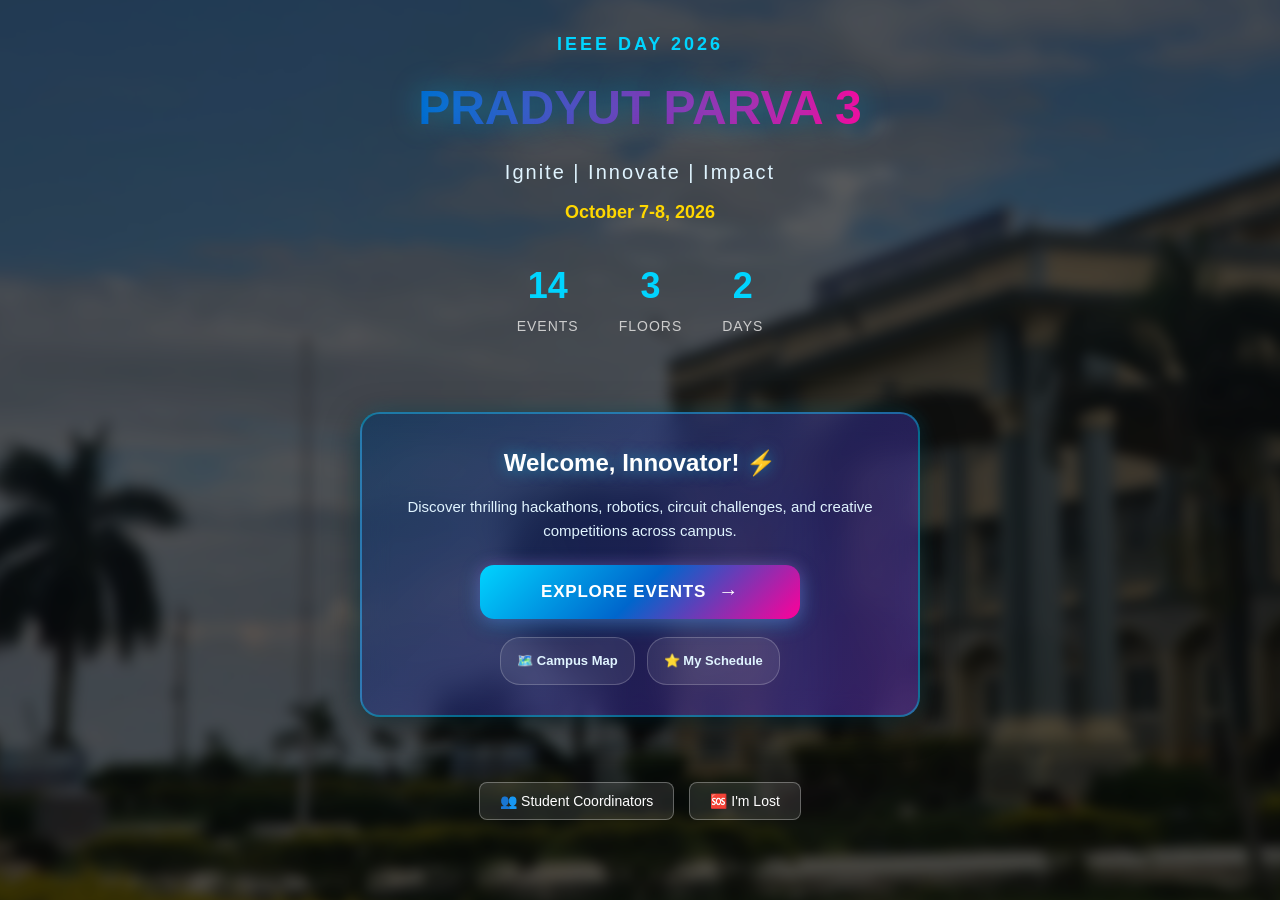
==== index.html @ 6687c296 "Initial commit: Sairam Navigation project" ====
<!DOCTYPE html>
<html lang="en">
<head>
    <meta charset="UTF-8">
    <meta name="viewport" content="width=device-width, initial-scale=1.0, maximum-scale=5.0, user-scalable=yes">
    <meta name="description" content="IEEE Day 2026 - Pradyut Parva 3 Event Navigation">
    <meta name="theme-color" content="#0A1628">
    <title>IEEE Day 2026 - Pradyut Parva 3 | Event Navigation</title>
    <link rel="stylesheet" href="styles.css?v=21">
    <link rel="manifest" href="manifest.json">
</head>
<body>
    <!-- Screen 1: Welcome / Greeting Screen -->
    <div id="welcomeScreen" class="screen active">
        <div class="hero-section">
            <div class="logo-container">
                <div class="ieee-logo">IEEE DAY 2026</div>
            </div>
            <h1 class="hero-title">
                <span class="gradient-text">PRADYUT PARVA 3</span>
            </h1>
            <p class="tagline">Ignite | Innovate | Impact</p>
            <p class="event-date">October 7-8, 2026</p>
            <div class="event-stats">
                <div class="stat-item">
                    <span class="stat-number">14</span>
                    <span class="stat-label">Events</span>
                </div>
                <div class="stat-item">
                    <span class="stat-number">3</span>
                    <span class="stat-label">Floors</span>
                </div>
                <div class="stat-item">
                    <span class="stat-number">2</span>
                    <span class="stat-label">Days</span>
                </div>
            </div>
        </div>

        <div class="greeting-cta-card">
            <div class="cta-glow"></div>
            <h2 class="greeting-heading">Welcome, Innovator! ⚡</h2>
            <p class="greeting-text">Discover thrilling hackathons, robotics, circuit challenges, and creative competitions across campus.</p>
            <button class="btn-primary btn-explore" onclick="exploreEvents()">
                <span>Explore Events</span>
                <span class="btn-icon">→</span>
            </button>
            <div class="greeting-shortcuts">
                <button class="chip-shortcut" onclick="showFullMap()">🗺️ Campus Map</button>
                <button class="chip-shortcut" onclick="showMySchedule()">⭐ My Schedule</button>
            </div>
        </div>

        <div class="quick-links">
            <button class="quick-link-btn" onclick="showHelp()">👥 Student Coordinators</button>
            <button class="quick-link-btn" onclick="showLostHelper()">🆘 I'm Lost</button>
        </div>
    </div>

    <!-- Screen 2: Category Selection ("Choose Your Event Type") -->
    <div id="categoryScreen" class="screen">
        <div class="header-bar">
            <button class="back-btn" onclick="goBack()" aria-label="Back">←</button>
            <div class="header-center-title">Event Explorer</div>
            <button class="home-btn" onclick="showScreen('welcomeScreen')" aria-label="Home">🏠</button>
        </div>

        <div class="container category-container">
            <div class="category-header-text">
                <h2 class="page-title gradient-heading">What would you like to explore?</h2>
                <p class="section-subtitle">Pick an event track to view schedules, venues, and get turn-by-turn directions</p>
            </div>

            <div class="category-cards-grid">
                <!-- Technical Category Card -->
                <div class="category-card tech-card" onclick="selectCategory('technical')">
                    <div class="category-badge-pill" id="techCountBadge">8 Events</div>
                    <div class="category-icon-wrapper">
                        <span class="category-large-icon">💻</span>
                    </div>
                    <div class="category-card-content">
                        <h3 class="category-card-title">Technical Events</h3>
                        <p class="category-card-subtext">Coding, circuits, robotics, and more</p>
                        <div class="category-tags">
                            <span>Hackathon</span>
                            <span>Robo Race</span>
                            <span>Webathon</span>
                            <span>Debugging</span>
                        </div>
                    </div>
                    <div class="category-card-action">
                        <span class="action-label">Explore Track</span>
                        <span class="action-arrow">→</span>
                    </div>
                </div>

                <!-- Non-Technical Category Card -->
                <div class="category-card nontech-card" onclick="selectCategory('non-technical')">
                    <div class="category-badge-pill" id="nontechCountBadge">6 Events</div>
                    <div class="category-icon-wrapper">
                        <span class="category-large-icon">🎭</span>
                    </div>
                    <div class="category-card-content">
                        <h3 class="category-card-title">Non-Technical Events</h3>
                        <p class="category-card-subtext">Fun, creativity, and teamwork</p>
                        <div class="category-tags">
                            <span>Treasure Hunt</span>
                            <span>Prompt War</span>
                            <span>Gaming</span>
                            <span>Photography</span>
                        </div>
                    </div>
                    <div class="category-card-action">
                        <span class="action-label">Explore Track</span>
                        <span class="action-arrow">→</span>
                    </div>
                </div>
            </div>
        </div>
    </div>

    <!-- Screen 3: Event List View -->
    <div id="eventListScreen" class="screen">
        <div class="header-bar">
            <button class="back-btn" onclick="goBack()" aria-label="Back">←</button>
            <div class="active-category-pill" onclick="showScreen('categoryScreen')">
                <span id="categoryPillIcon">💻</span>
                <span id="categoryPillText">Technical</span>
                <span class="pill-change">Switch</span>
            </div>
            <button class="home-btn" onclick="showScreen('welcomeScreen')" aria-label="Home">🏠</button>
        </div>

        <div class="container">
            <div class="location-banner-bar">
                <span id="currentLocationText">📍 Location: Not set yet</span>
                <button class="change-location-btn" onclick="changeLocation()">Change</button>
            </div>

            <div class="search-filter-bar">
                <div class="search-input-wrapper">
                    <span class="search-icon">🔍</span>
                    <input type="text" id="eventSearch" placeholder="Search events by title, room, or dept..." oninput="filterEvents()">
                </div>
                <div class="filter-chips">
                    <button class="filter-chip active" data-filter="all" onclick="setFilter('all')">All</button>
                    <button class="filter-chip" data-filter="day1" onclick="setFilter('day1')">Day 1 (Oct 7)</button>
                    <button class="filter-chip" data-filter="day2" onclick="setFilter('day2')">Day 2 (Oct 8)</button>
                </div>
            </div>

            <!-- List of events -->
            <div id="categoryEventsList" class="events-container"></div>
        </div>
    </div>

    <!-- Screen 4: Event Details View -->
    <div id="eventDetailScreen" class="screen">
        <div class="header-bar">
            <button class="back-btn" onclick="goBack()" aria-label="Back">←</button>
            <div class="header-center-title">Event Details</div>
            <button class="home-btn" onclick="showScreen('welcomeScreen')" aria-label="Home">🏠</button>
        </div>

        <div class="container">
            <div id="eventDetailCard" class="event-detail-card">
                <!-- Rendered dynamically by app.js -->
            </div>
        </div>
    </div>

    <!-- Screen 5: "Where are you right now?" Location Selection Screen -->
    <div id="locationScreen" class="screen">
        <div class="header-bar">
            <button class="back-btn" onclick="goBack()" aria-label="Back">←</button>
            <div class="header-center-title">Select Location</div>
            <button class="home-btn" onclick="showScreen('welcomeScreen')" aria-label="Home">🏠</button>
        </div>

        <div class="container location-selection-container">
            <div class="location-header-text">
                <h2 class="page-title gradient-heading">Where are you right now?</h2>
                <p class="section-subtitle">
                    Select your current location so we can find the fastest route to 
                    <strong id="locationTargetEventName" class="highlight-text">your event</strong>
                </p>
            </div>

            <div class="entrance-grid">
                <button class="entrance-card" onclick="selectLocation('entrance1')">
                    <div class="entrance-icon">🚪</div>
                    <div class="entrance-info">
                        <h3>Main Entrance 1</h3>
                        <p>Front gate - Primary entrance</p>
                    </div>
                    <div class="entrance-arrow">→</div>
                </button>
                
                <button class="entrance-card" onclick="selectLocation('entrance3')">
                    <div class="entrance-icon">🚪</div>
                    <div class="entrance-info">
                        <h3>Left Side Entrance</h3>
                        <p>Entrance 3 - Physics Lab</p>
                    </div>
                    <div class="entrance-arrow">→</div>
                </button>

                <button class="entrance-card" onclick="selectLocation('entrance2')">
                    <div class="entrance-icon">🚪</div>
                    <div class="entrance-info">
                        <h3>Right Side Entrance</h3>
                        <p>Entrance 2 - Near Cafe</p>
                    </div>
                    <div class="entrance-arrow">→</div>
                </button>
                
                <button class="entrance-card" onclick="selectLocation('inside')">
                    <div class="entrance-icon">🏢</div>
                    <div class="entrance-info">
                        <h3>Already Inside</h3>
                        <p>Central Elevator / Foyer</p>
                    </div>
                    <div class="entrance-arrow">→</div>
                </button>
            </div>
        </div>
    </div>

    <!-- Screen 6: Navigation & Shortest Route Screen -->
    <div id="navigationScreen" class="screen">
        <div class="header-bar">
            <button class="back-btn" onclick="goBack()" aria-label="Back">←</button>
            <div class="event-header">
                <h2 id="navEventTitle">Event Name</h2>
                <p id="navEventLocation">Ground Floor • Seminar Hall 124</p>
            </div>
            <button class="home-btn" onclick="showScreen('welcomeScreen')" aria-label="Home">🏠</button>
        </div>

        <div class="container">
            <div class="location-info-card">
                <div class="location-from">
                    <strong>📍 From:</strong>
                    <span id="navFromLocation">Main Entrance 1</span>
                    <button class="change-btn" onclick="changeLocation()">Change</button>
                </div>
                <div class="location-to">
                    <strong>🎯 Destination:</strong>
                    <span id="navToLocation">Seminar Hall 124</span>
                </div>
            </div>

            <!-- Route Stats Card -->
            <div class="route-metrics-card">
                <div class="route-stat">
                    <span class="route-icon">⏱️</span>
                    <span id="routeDuration" class="stat-highlight">About 2 min walk</span>
                </div>
                <div class="route-stat">
                    <span class="route-icon">📏</span>
                    <span id="routeDistance">45 meters</span>
                </div>
                <div class="route-stat">
                    <span class="route-icon" id="routeMethodIcon">🚀</span>
                    <span id="routeMethod">Fastest Route</span>
                </div>
            </div>

            <!-- Multi-Floor Interactive Map -->
            <div class="map-container">
                <div class="floor-tabs-bar">
                    <div class="floor-tabs">
                        <button class="floor-tab active" id="floorTab0" onclick="switchFloor(0)">
                            Ground Floor <span class="tab-dot" id="dotFloor0"></span>
                        </button>
                        <button class="floor-tab" id="floorTab1" onclick="switchFloor(1)">
                            1st Floor <span class="tab-dot" id="dotFloor1"></span>
                        </button>
                        <button class="floor-tab" id="floorTab2" onclick="switchFloor(2)">
                            2nd Floor <span class="tab-dot" id="dotFloor2"></span>
                        </button>
                    </div>
                    <div class="map-zoom-controls">
                        <button class="zoom-btn" onclick="zoomMap(1.2)" aria-label="Zoom in">+</button>
                        <button class="zoom-btn" onclick="zoomMap(0.8)" aria-label="Zoom out">−</button>
                        <button class="zoom-btn" onclick="resetMapZoom()" aria-label="Reset zoom">⟲</button>
                    </div>
                </div>

                <div id="interactiveMapWrapper" class="interactive-map-wrapper">
                    <div id="interactiveMap" class="interactive-map">
                        <!-- SVG map rendered here by app.js -->
                    </div>
                </div>

                <div class="map-legend">
                    <div class="legend-item"><span class="marker green-marker"></span> Start Entrance</div>
                    <div class="legend-item"><span class="marker pink-marker"></span> Destination Room</div>
                    <div class="legend-item"><span class="path-line"></span> Walking Route</div>
                </div>
            </div>

            <!-- Turn-by-Turn Directions -->
            <div class="directions-card">
                <h3>Step-by-Step Directions</h3>
                <div id="directionsList" class="directions-list"></div>
            </div>

            <!-- Action Buttons -->
            <div class="route-action-buttons">
                <button class="btn-primary" onclick="changeLocation()">📍 Change Location</button>
                <button class="btn-secondary" onclick="showScreen('eventListScreen')">📅 Choose Another Event</button>
                <button class="btn-secondary" onclick="toggleSaveCurrentEvent()">
                    <span id="routeFavStar">⭐</span> Save to Favourites
                </button>
                <button class="btn-secondary" onclick="shareRoute()">📱 Share Route</button>
                <button class="btn-secondary" onclick="callCoordinator()">📞 Call Coordinator</button>
            </div>
        </div>
    </div>


    <!-- Student Coordinators Modal -->
    <div id="helpModal" class="modal">
        <div class="modal-content">
            <div class="modal-header">
                <h2>👥 Student Coordinators</h2>
                <button class="close-btn" onclick="closeModal('helpModal')">×</button>
            </div>
            <div class="modal-body">
                <div class="coordinator-section">
                    <p style="color: var(--text-muted); font-size: 13px; margin-bottom: 14px;">Feel free to contact our student coordinators for any event queries or guidance.</p>
                    <div class="contact-list">
                        <div class="contact-item">
                            <span>Mr. Santosh (ECE)</span>
                            <a href="tel:9380147054" class="call-btn">9380147054</a>
                        </div>
                        <div class="contact-item">
                            <span>Ms. Shreethikha (ECE)</span>
                            <a href="tel:8095284849" class="call-btn">8095284849</a>
                        </div>
                        <div class="contact-item">
                            <span>Mr. Pradish (CSE)</span>
                            <a href="tel:998659257" class="call-btn">998659257</a>
                        </div>
                    </div>
                </div>

                <button class="btn-emergency" onclick="showLostHelper()">
                    🆘 I'M LOST - HELP ME!
                </button>
            </div>
        </div>
    </div>

    <!-- I'm Lost Helper Modal -->
    <div id="lostModal" class="modal">
        <div class="modal-content">
            <div class="modal-header">
                <h2>🆘 Don't Worry, We'll Help!</h2>
                <button class="close-btn" onclick="closeModal('lostModal')">×</button>
            </div>
            <div class="modal-body">
                <p><strong>What do you see around you?</strong></p>
                <div class="landmark-options">
                    <button class="landmark-btn" onclick="foundLandmark('cafe')">☕ Cafe</button>
                    <button class="landmark-btn" onclick="foundLandmark('library')">📚 Library</button>
                    <button class="landmark-btn" onclick="foundLandmark('eee-lab')">🔧 EEE Lab</button>
                    <button class="landmark-btn" onclick="foundLandmark('seminar')">🎤 Seminar Hall 124</button>
                    <button class="landmark-btn" onclick="foundLandmark('lift')">🛗 Lift</button>
                    <button class="landmark-btn" onclick="foundLandmark('none')">❌ None of these</button>
                </div>
                <div class="help-actions">
                    <button class="btn-primary" onclick="callVolunteer()">📞 Call Volunteer</button>
                </div>
            </div>
        </div>
    </div>

    <!-- My Schedule / Favourites Modal -->
    <div id="scheduleModal" class="modal">
        <div class="modal-content">
            <div class="modal-header">
                <h2>⭐ My Favourites & Schedule</h2>
                <button class="close-btn" onclick="closeModal('scheduleModal')">×</button>
            </div>
            <div class="modal-body">
                <div id="scheduleList" class="schedule-list"></div>
                <div class="schedule-actions">
                    <button class="btn-secondary" onclick="shareSchedule()">📱 Share Schedule</button>
                </div>
            </div>
        </div>
    </div>

    <!-- Full Campus Map Modal -->
    <div id="fullMapModal" class="modal">
        <div class="modal-content map-modal-content">
            <div class="modal-header">
                <div>
                    <h2>🗺️ Campus Floor Directory & Map</h2>
                    <p class="modal-subtitle">Official Blueprint Layout • Pradyut Parva 3</p>
                </div>
                <button class="close-btn" onclick="closeModal('fullMapModal')">×</button>
            </div>
            <div class="modal-body">
                <!-- Location Indicator Bar inside Full Map Modal -->
                <div id="modalUserLocationBar" class="modal-user-loc-bar">
                    <div style="display: flex; align-items: center; gap: 8px;">
                        <span class="user-loc-pin">📍</span>
                        <span id="modalUserLocText" class="user-loc-text">Current Location: <strong>Main Entrance 1</strong> (Ground Floor)</span>
                    </div>
                    <button class="user-loc-change-btn" onclick="showLostHelper()">Change / I'm Lost</button>
                </div>

                <div class="floor-tabs-bar">
                    <div class="floor-tabs">
                        <button class="floor-tab active" id="modalFloorTab0" onclick="switchModalFloor(0)">
                            Ground Floor <span class="tab-badge">Pins 1–4</span>
                        </button>
                        <button class="floor-tab" id="modalFloorTab1" onclick="switchModalFloor(1)">
                            1st Floor <span class="tab-badge">Pins 5–8</span>
                        </button>
                        <button class="floor-tab" id="modalFloorTab2" onclick="switchModalFloor(2)">
                            2nd Floor <span class="tab-badge">Pins 9–14</span>
                        </button>
                    </div>
                    <div class="map-zoom-controls">
                        <button class="zoom-btn" onclick="zoomModalMap(1.2)" aria-label="Zoom in">+</button>
                        <button class="zoom-btn" onclick="zoomModalMap(0.8)" aria-label="Zoom out">−</button>
                        <button class="zoom-btn" onclick="resetModalMapZoom()" aria-label="Reset zoom">⟲</button>
                    </div>
                </div>

                <div id="modalFloorSummary" class="modal-floor-summary"></div>

                <div class="blueprint-legend-bar">
                    <div class="legend-badge"><span class="legend-pin-sample">1</span> Event Venue (Pins 1–14)</div>
                    <div class="legend-badge"><span class="legend-path-sample"></span> Pathways</div>
                    <div class="legend-badge"><span class="legend-icon-sample">🛗</span> Central LIFT</div>
                    <div class="legend-badge"><span class="legend-icon-sample">🪜</span> Stairs (NW, NE, SW, SE)</div>
                    <div class="legend-badge"><span class="legend-icon-sample">🚻</span> Restrooms</div>
                    <div class="legend-badge"><span class="legend-icon-sample">🚪</span> Gates (1, 2, 3)</div>
                </div>

                <div id="modalInteractiveMapWrapper" class="interactive-map-wrapper blueprint-modal-wrapper">
                    <div id="modalInteractiveMap" class="interactive-map"></div>
                </div>

                <!-- Tapped Pin Quick Info Card -->
                <div id="modalSelectedPinBox" class="modal-pin-box" style="display: none;"></div>

                <!-- Events on this Floor -->
                <div class="modal-floor-events">
                    <h3 class="modal-floor-events-heading">Events on this Floor</h3>
                    <div id="modalFloorEventsList" class="modal-floor-events-grid"></div>
                </div>
            </div>
        </div>
    </div>

    <!-- Loading Spinner -->
    <div id="loader" class="loader-overlay">
        <div class="loader-spinner"></div>
    </div>

    <!-- Toast Notifications -->
    <div id="toast" class="toast"></div>

    <!-- Scripts -->
    <script src="data.js?v=12"></script>
    <script src="navigation-graph.js?v=12"></script>
    <script src="app.js?v=14"></script>
</body>
</html>
---- styles.css ----
/* ================================
   IEEE DAY 2026 - PRADYUT PARVA 3
   Color Scheme from Poster
   ================================ */

:root {
  /* Primary Colors */
  --tech-dark-blue: #003366;
  --tech-bright-blue: #0066CC;
  --tech-cyan: #00CCFF;
  --tech-navy: #001A33;
  
  --nontech-purple: #6633CC;
  --nontech-magenta: #CC0099;
  --nontech-hot-pink: #FF0099;
  --nontech-violet: #9933FF;
  
  /* Accent Colors */
  --badge-cyan: #00D4FF;
  --badge-pink: #FF1493;
  --badge-orange: #FF6600;
  --badge-green: #00FF99;
  --highlight-yellow: #FFD700;
  --highlight-lime: #CCFF00;
  
  /* Text Colors */
  --text-white: #FFFFFF;
  --text-light-blue: #E0F4FF;
  --text-cream: #FFF8DC;
  --text-light-gray: #CCCCCC;
  --text-dark: #1A1A2E;
  
  /* Status Colors */
  --status-live: #00FF66;
  --status-upcoming: #00CCFF;
  --status-ended: #666666;
  --status-warning: #FFD700;
  --status-error: #FF3333;
  
  /* Backgrounds */
  --bg-dark: #0A1628;
  --bg-navy: #1A2A4E;
  --bg-purple: #2D1B69;
  --bg-magenta: #6B1B75;
  
  /* Gradients */
  --gradient-main: linear-gradient(135deg, #0A1628 0%, #1a2a4e 25%, #2d1b69 50%, #6b1b75 75%, #4a1942 100%);
  --gradient-tech: linear-gradient(180deg, #003d66 0%, #0066cc 50%, #0099ff 100%);
  --gradient-nontech: linear-gradient(180deg, #6633cc 0%, #9933ff 50%, #ff0099 100%);
  --gradient-hero: radial-gradient(circle, #FFD700 0%, #FF8C00 30%, #FF4500 60%, #8B008B 100%);
  
  /* Borders & Cards */
  --border-cyan: #00D4FF;
  --border-pink: #FF1493;
  --border-white: rgba(255,255,255,0.3);
  --card-tech: rgba(0, 102, 204, 0.15);
  --card-nontech: rgba(153, 51, 255, 0.15);
  --card-dark: rgba(0, 0, 0, 0.5);
  
  /* Glows */
  --glow-cyan: rgba(0, 212, 255, 0.4);
  --glow-pink: rgba(255, 0, 153, 0.4);
  --glow-yellow: rgba(255, 215, 0, 0.3);
}

/* ================================
   RESET & BASE STYLES
   ================================ */

* {
  margin: 0;
  padding: 0;
  box-sizing: border-box;
}

body {
  font-family: 'Inter', 'Segoe UI', Tahoma, Geneva, Verdana, sans-serif;
  background: #000000;
  color: var(--text-white);
  line-height: 1.6;
  min-height: 100vh;
  overflow-x: hidden;
  position: relative;
}

body::before {
  content: "";
  position: fixed;
  top: 0;
  left: 0;
  width: 100%;
  height: 100%;
  background: url('background.jpg') center/cover no-repeat;
  filter: blur(6px) brightness(0.4);
  transform: scale(1.05);
  z-index: -1;
  pointer-events: none;
}

.container {
  max-width: 1200px;
  margin: 0 auto;
  padding: 20px;
}

/* ================================
   SCREEN MANAGEMENT
   ================================ */

.screen {
  display: none !important;
  min-height: 100vh;
  animation: fadeIn 0.3s ease-in;
  padding-bottom: 30px;
}

.screen.active {
  display: block !important;
}

/* ================================
   WELCOME SCREEN
   ================================ */

#welcomeScreen {
  position: relative;
  display: none !important;
  flex-direction: column;
  align-items: center;
  justify-content: flex-start;
  padding: 30px 20px 40px !important;
  gap: 20px;
}

#welcomeScreen.active {
  display: flex !important;
}

.hero-section {
  text-align: center;
  margin-bottom: 40px;
}

.logo-container {
  margin-bottom: 20px;
}

.ieee-logo {
  font-size: 18px;
  font-weight: 700;
  letter-spacing: 3px;
  color: var(--badge-cyan);
  text-transform: uppercase;
}

.hero-title {
  font-size: 48px;
  font-weight: 900;
  margin: 20px 0;
  line-height: 1.2;
}

.gradient-text {
  background: linear-gradient(to right, var(--tech-bright-blue), var(--nontech-hot-pink));
  -webkit-background-clip: text;
  -webkit-text-fill-color: transparent;
  background-clip: text;
  text-shadow: 0 0 30px var(--glow-cyan);
}

.tagline {
  font-size: 20px;
  color: var(--text-light-blue);
  margin: 10px 0;
  letter-spacing: 2px;
}

.event-date {
  font-size: 18px;
  color: var(--highlight-yellow);
  margin: 10px 0;
  font-weight: 600;
}

.event-stats {
  display: flex;
  justify-content: center;
  gap: 40px;
  margin-top: 30px;
}

.stat-item {
  text-align: center;
}

.stat-number {
  display: block;
  font-size: 36px;
  font-weight: 900;
  color: var(--badge-cyan);
}

.stat-label {
  display: block;
  font-size: 14px;
  color: var(--text-light-gray);
  text-transform: uppercase;
  letter-spacing: 1px;
}

/* ================================
   LOCATION SELECTOR
   ================================ */

.location-selector {
  flex: 1;
}

.section-title {
  font-size: 24px;
  text-align: center;
  margin-bottom: 10px;
  color: var(--text-white);
}

.section-subtitle {
  text-align: center;
  color: var(--text-light-gray);
  margin-bottom: 30px;
  font-size: 14px;
}

.entrance-grid {
  display: grid;
  grid-template-columns: repeat(auto-fit, minmax(250px, 1fr));
  gap: 15px;
  margin-bottom: 20px;
}

.entrance-card {
  background: linear-gradient(135deg, rgba(0, 51, 102, 0.6), rgba(102, 51, 204, 0.4));
  border: 2px solid var(--border-cyan);
  border-radius: 15px;
  padding: 20px;
  display: flex;
  align-items: center;
  gap: 15px;
  cursor: pointer;
  transition: all 0.3s ease;
  color: var(--text-white);
  text-align: left;
}

.entrance-card:hover {
  transform: translateY(-5px);
  box-shadow: 0 8px 25px var(--glow-cyan);
  border-color: var(--badge-cyan);
}

.entrance-card:active {
  transform: scale(0.98);
}

.entrance-card.selected {
  border-color: var(--badge-cyan);
  box-shadow: 0 0 20px var(--glow-cyan);
  background: linear-gradient(135deg, rgba(0, 212, 255, 0.25), rgba(102, 51, 204, 0.5));
}

.entrance-icon {
  font-size: 36px;
  flex-shrink: 0;
}

.entrance-info h3 {
  font-size: 18px;
  margin-bottom: 5px;
  color: var(--badge-cyan);
}

.entrance-info p {
  font-size: 13px;
  color: var(--text-light-gray);
}

.skip-options {
  display: flex;
  flex-direction: column;
  gap: 10px;
  margin-top: 20px;
}

/* ================================
   BUTTONS
   ================================ */

.btn-primary {
  background: linear-gradient(135deg, var(--nontech-hot-pink), var(--nontech-purple));
  color: var(--text-white);
  border: none;
  padding: 15px 30px;
  border-radius: 10px;
  font-size: 16px;
  font-weight: 700;
  cursor: pointer;
  transition: all 0.3s ease;
  box-shadow: 0 4px 15px var(--glow-pink);
  text-transform: uppercase;
  letter-spacing: 1px;
}

.btn-primary:hover {
  transform: translateY(-2px);
  box-shadow: 0 6px 20px var(--glow-pink);
}

.btn-primary:active {
  transform: scale(0.98);
}

.btn-secondary {
  background: rgba(255, 255, 255, 0.1);
  color: var(--text-white);
  border: 1px solid var(--border-white);
  padding: 12px 24px;
  border-radius: 10px;
  font-size: 14px;
  font-weight: 600;
  cursor: pointer;
  transition: all 0.3s ease;
  backdrop-filter: blur(10px);
}

.btn-secondary:hover {
  background: rgba(255, 255, 255, 0.2);
  border-color: var(--badge-cyan);
}

.btn-emergency {
  background: linear-gradient(135deg, #FF3333, #CC0000);
  color: var(--text-white);
  border: none;
  padding: 15px 30px;
  border-radius: 10px;
  font-size: 16px;
  font-weight: 700;
  cursor: pointer;
  width: 100%;
  margin-top: 20px;
  animation: pulse 2s infinite;
}

/* ================================
   QUICK LINKS
   ================================ */

.quick-links {
  display: flex;
  justify-content: center;
  gap: 15px;
  margin-top: 20px;
}

.quick-link-btn {
  background: rgba(255, 255, 255, 0.1);
  border: 1px solid var(--border-white);
  padding: 10px 20px;
  border-radius: 8px;
  color: var(--text-white);
  cursor: pointer;
  font-size: 14px;
  transition: all 0.3s ease;
}

.quick-link-btn:hover {
  background: rgba(255, 255, 255, 0.2);
}

/* ================================
   EVENT LIST SCREEN
   ================================ */

.header-bar {
  background: rgba(0, 0, 0, 0.5);
  backdrop-filter: blur(10px);
  padding: 15px 20px;
  display: flex;
  align-items: center;
  gap: 15px;
  position: sticky;
  top: 0;
  z-index: 100;
  border-bottom: 1px solid var(--border-white);
}

.back-btn {
  background: none;
  border: none;
  color: var(--text-white);
  font-size: 24px;
  cursor: pointer;
  padding: 5px 10px;
  transition: all 0.3s ease;
}

.back-btn:hover {
  color: var(--badge-cyan);
}

.header-bar .event-header {
  flex: 1;
  display: flex;
  flex-direction: column;
  justify-content: center;
  align-items: center;
  text-align: center;
  min-width: 0;
  margin-bottom: 0;
  padding: 0 8px;
}

.header-bar .event-header h2 {
  font-size: 16px;
  font-weight: 700;
  color: var(--text-white);
  margin: 0;
  line-height: 1.25;
  white-space: nowrap;
  overflow: hidden;
  text-overflow: ellipsis;
  max-width: 100%;
}

.header-bar .event-header p {
  font-size: 13px;
  color: var(--badge-cyan);
  margin: 3px 0 0 0;
  font-weight: 600;
  white-space: nowrap;
  overflow: hidden;
  text-overflow: ellipsis;
  max-width: 100%;
}

.location-display {
  flex: 1;
  display: flex;
  justify-content: space-between;
  align-items: center;
  font-size: 14px;
}

.change-location-btn {
  background: var(--badge-cyan);
  color: var(--text-dark);
  border: none;
  padding: 5px 15px;
  border-radius: 5px;
  font-size: 12px;
  font-weight: 600;
  cursor: pointer;
  transition: all 0.3s ease;
}

.change-location-btn:hover {
  background: var(--badge-pink);
}

.page-title {
  font-size: 28px;
  margin: 20px 0;
  text-align: center;
}

/* ================================
   SEARCH & FILTER
   ================================ */

.search-filter-bar {
  margin-bottom: 20px;
}

#eventSearch {
  width: 100%;
  padding: 15px;
  border-radius: 10px;
  border: 2px solid var(--border-cyan);
  background: rgba(255, 255, 255, 0.1);
  color: var(--text-white);
  font-size: 16px;
  margin-bottom: 15px;
}

#eventSearch::placeholder {
  color: var(--text-light-gray);
}

#eventSearch:focus {
  outline: none;
  border-color: var(--badge-cyan);
  box-shadow: 0 0 15px var(--glow-cyan);
}

.filter-chips {
  display: flex;
  gap: 10px;
  flex-wrap: wrap;
}

.filter-chip {
  background: rgba(255, 255, 255, 0.1);
  border: 1px solid var(--border-white);
  color: var(--text-white);
  padding: 8px 16px;
  border-radius: 20px;
  font-size: 13px;
  cursor: pointer;
  transition: all 0.3s ease;
}

.filter-chip:hover {
  background: rgba(255, 255, 255, 0.2);
}

.filter-chip.active {
  background: var(--badge-cyan);
  color: var(--text-dark);
  border-color: var(--badge-cyan);
}

/* ================================
   EVENT CARDS
   ================================ */

.event-section {
  margin-bottom: 30px;
}

.section-header {
  font-size: 20px;
  margin-bottom: 15px;
  display: flex;
  justify-content: space-between;
  align-items: center;
}

.technical-header {
  color: var(--badge-cyan);
}

.nontech-header {
  color: var(--badge-pink);
}

.collapse-btn {
  background: none;
  border: none;
  color: var(--text-white);
  font-size: 18px;
  cursor: pointer;
  transition: transform 0.3s ease;
}

.collapse-btn.collapsed {
  transform: rotate(-90deg);
}

.events-container {
  display: flex;
  flex-direction: column;
  gap: 15px;
}

.event-card {
  background: linear-gradient(135deg, rgba(0, 51, 102, 0.8), rgba(0, 102, 204, 0.6));
  border: 1px solid var(--border-cyan);
  border-radius: 15px;
  padding: 20px;
  cursor: pointer;
  transition: all 0.3s ease;
  position: relative;
  overflow: hidden;
}

.event-card.technical {
  background: linear-gradient(135deg, rgba(0, 51, 102, 0.8), rgba(0, 102, 204, 0.6));
  border-color: var(--border-cyan);
}

.event-card.nontech {
  background: linear-gradient(135deg, rgba(102, 51, 204, 0.8), rgba(255, 0, 153, 0.6));
  border-color: var(--border-pink);
}

.event-card:hover {
  transform: translateY(-5px);
  box-shadow: 0 8px 25px var(--glow-cyan);
}

.event-card.nontech:hover {
  box-shadow: 0 8px 25px var(--glow-pink);
}

.event-header {
  display: flex;
  justify-content: space-between;
  align-items: flex-start;
  margin-bottom: 10px;
}

.event-number {
  background: var(--badge-cyan);
  color: var(--text-dark);
  width: 40px;
  height: 40px;
  border-radius: 50%;
  display: flex;
  align-items: center;
  justify-content: center;
  font-weight: 900;
  font-size: 18px;
  flex-shrink: 0;
}

.event-card.nontech .event-number {
  background: var(--badge-pink);
}

.event-title {
  flex: 1;
  margin-left: 15px;
}

.event-name {
  font-size: 20px;
  font-weight: 700;
  margin-bottom: 3px;
}

.event-subtitle {
  font-size: 14px;
  color: var(--text-light-gray);
}

.event-save-btn {
  background: none;
  border: 2px solid var(--highlight-yellow);
  color: var(--highlight-yellow);
  padding: 5px 10px;
  border-radius: 5px;
  font-size: 20px;
  cursor: pointer;
  transition: all 0.3s ease;
}

.event-save-btn.saved {
  background: var(--highlight-yellow);
  color: var(--text-dark);
}

.event-details {
  margin: 15px 0;
}

.event-detail-row {
  display: flex;
  align-items: center;
  margin: 8px 0;
  font-size: 14px;
}

.event-detail-row span:first-child {
  margin-right: 8px;
}

.event-status {
  display: inline-block;
  padding: 5px 12px;
  border-radius: 20px;
  font-size: 12px;
  font-weight: 700;
  margin-left: auto;
}

.status-live {
  background: var(--status-live);
  color: var(--text-dark);
  animation: pulse 2s infinite;
}

.status-upcoming {
  background: var(--status-upcoming);
  color: var(--text-dark);
}

.status-ended {
  background: var(--status-ended);
  color: var(--text-white);
}

.event-distance {
  color: var(--highlight-lime);
  font-weight: 600;
}

.event-coordinator {
  font-size: 13px;
  color: var(--text-light-gray);
  margin-top: 10px;
}

.event-actions {
  display: flex;
  gap: 10px;
  margin-top: 15px;
}

.event-btn {
  flex: 1;
  padding: 10px;
  border-radius: 8px;
  border: none;
  font-size: 14px;
  font-weight: 600;
  cursor: pointer;
  transition: all 0.3s ease;
}

.btn-view-location {
  background: var(--badge-cyan);
  color: var(--text-dark);
}

.btn-view-location:hover {
  background: var(--tech-bright-blue);
}

.btn-register {
  background: var(--badge-pink);
  color: var(--text-white);
}

.btn-register:hover {
  background: var(--nontech-hot-pink);
}


/* ================================
   NAVIGATION SCREEN
   ================================ */

.location-info-card {
  background: rgba(0, 0, 0, 0.5);
  border: 1px solid var(--border-cyan);
  border-radius: 10px;
  padding: 15px;
  margin-bottom: 20px;
}

.location-from,
.location-to {
  display: flex;
  align-items: center;
  justify-content: space-between;
  margin: 10px 0;
  font-size: 14px;
}

.change-btn {
  background: var(--badge-cyan);
  color: var(--text-dark);
  border: none;
  padding: 5px 15px;
  border-radius: 5px;
  font-size: 12px;
  font-weight: 600;
  cursor: pointer;
}

.route-tabs {
  display: flex;
  gap: 10px;
  margin-bottom: 20px;
}

.route-tab {
  flex: 1;
  background: rgba(255, 255, 255, 0.1);
  border: 1px solid var(--border-white);
  color: var(--text-white);
  padding: 12px;
  border-radius: 8px;
  font-size: 14px;
  font-weight: 600;
  cursor: pointer;
  transition: all 0.3s ease;
}

.route-tab.active {
  background: var(--badge-cyan);
  color: var(--text-dark);
  border-color: var(--badge-cyan);
}

.route-summary {
  display: flex;
  justify-content: space-around;
  background: rgba(0, 0, 0, 0.5);
  border-radius: 10px;
  padding: 15px;
  margin-bottom: 20px;
}

.route-stat {
  text-align: center;
}

.route-icon {
  font-size: 24px;
  display: block;
  margin-bottom: 5px;
}

.directions-card {
  background: rgba(0, 0, 0, 0.5);
  border: 1px solid var(--border-cyan);
  border-radius: 10px;
  padding: 20px;
  margin-bottom: 20px;
}

.directions-card h3 {
  margin-bottom: 15px;
  color: var(--badge-cyan);
}

.directions-list {
  display: flex;
  flex-direction: column;
  gap: 15px;
}

.direction-step {
  display: flex;
  gap: 15px;
  padding-left: 10px;
  border-left: 3px solid var(--badge-cyan);
}

.step-number {
  font-size: 20px;
  flex-shrink: 0;
}

.step-content p {
  margin: 5px 0;
}

.step-instruction {
  font-weight: 600;
  font-size: 16px;
}

.step-detail {
  font-size: 14px;
  color: var(--text-light-gray);
}

/* ================================
   MAP CONTAINER
   ================================ */

.map-container {
  background: rgba(0, 0, 0, 0.5);
  border: 1px solid var(--border-cyan);
  border-radius: 10px;
  padding: 20px;
  margin-bottom: 20px;
}

.floor-tabs {
  display: flex;
  gap: 10px;
  margin-bottom: 15px;
}

.floor-tab {
  flex: 1;
  background: rgba(255, 255, 255, 0.1);
  border: 1px solid var(--border-white);
  color: var(--text-white);
  padding: 10px;
  border-radius: 8px;
  font-size: 14px;
  cursor: pointer;
  transition: all 0.3s ease;
}

.floor-tab.active {
  background: var(--badge-cyan);
  color: var(--text-dark);
  border-color: var(--badge-cyan);
}

.interactive-map {
  background: rgba(255, 255, 255, 0.05);
  border-radius: 10px;
  min-height: 400px;
  display: flex;
  align-items: center;
  justify-content: center;
  margin-bottom: 15px;
  position: relative;
  overflow: hidden;
}

.map-legend {
  display: flex;
  flex-wrap: wrap;
  gap: 15px;
  font-size: 13px;
}

.legend-item {
  display: flex;
  align-items: center;
  gap: 8px;
}

.marker {
  width: 12px;
  height: 12px;
  border-radius: 50%;
}

.red-marker {
  background: var(--status-error);
  box-shadow: 0 0 10px var(--status-error);
  animation: pulse 2s infinite;
}

.green-marker {
  background: var(--status-live);
  box-shadow: 0 0 10px var(--status-live);
}

.path-line {
  width: 30px;
  height: 3px;
  background: var(--highlight-yellow);
  position: relative;
}

.path-line::after {
  content: '';
  position: absolute;
  right: 0;
  top: -3px;
  width: 0;
  height: 0;
  border-left: 6px solid var(--highlight-yellow);
  border-top: 4px solid transparent;
  border-bottom: 4px solid transparent;
}

/* ================================
   FACILITIES & NEARBY EVENTS
   ================================ */

.facilities-card,
.other-events-card {
  background: rgba(0, 0, 0, 0.5);
  border: 1px solid var(--border-white);
  border-radius: 10px;
  padding: 20px;
  margin-bottom: 20px;
}

.facilities-card h3,
.other-events-card h3 {
  margin-bottom: 15px;
}

.facilities-grid {
  display: grid;
  grid-template-columns: repeat(auto-fit, minmax(150px, 1fr));
  gap: 10px;
}

.facility-item {
  background: rgba(255, 255, 255, 0.1);
  padding: 10px;
  border-radius: 8px;
  text-align: center;
  font-size: 14px;
}

.facility-icon {
  font-size: 24px;
  display: block;
  margin-bottom: 5px;
}

.nearby-events-list {
  display: flex;
  flex-direction: column;
  gap: 10px;
}

.nearby-event-item {
  background: rgba(255, 255, 255, 0.1);
  padding: 12px;
  border-radius: 8px;
  display: flex;
  justify-content: space-between;
  align-items: center;
  font-size: 14px;
}

.nearby-event-item button {
  background: var(--badge-cyan);
  color: var(--text-dark);
  border: none;
  padding: 5px 15px;
  border-radius: 5px;
  font-size: 12px;
  cursor: pointer;
}

/* ================================
   ACTION BUTTONS
   ================================ */

.action-buttons {
  display: flex;
  flex-direction: column;
  gap: 10px;
  margin-top: 20px;
}

/* ================================
   MODALS
   ================================ */

.modal {
  display: none;
  position: fixed;
  top: 0;
  left: 0;
  right: 0;
  bottom: 0;
  background: rgba(0, 0, 0, 0.9);
  z-index: 3000;
  align-items: center;
  justify-content: center;
  padding: 20px;
}

.modal.active {
  display: flex;
}

.modal-content {
  background: var(--bg-dark);
  border: 2px solid var(--border-cyan);
  border-radius: 15px;
  max-width: 600px;
  width: 100%;
  max-height: 90vh;
  overflow-y: auto;
  animation: slideUp 0.3s ease;
}

@keyframes slideUp {
  from {
    transform: translateY(50px);
    opacity: 0;
  }
  to {
    transform: translateY(0);
    opacity: 1;
  }
}

.modal-header {
  padding: 20px;
  border-bottom: 1px solid var(--border-white);
  display: flex;
  justify-content: space-between;
  align-items: center;
}

.modal-header h2 {
  font-size: 24px;
}

.close-btn {
  background: none;
  border: none;
  color: var(--text-white);
  font-size: 32px;
  cursor: pointer;
  line-height: 1;
  padding: 0;
  width: 32px;
  height: 32px;
  transition: all 0.3s ease;
}

.close-btn:hover {
  color: var(--status-error);
  transform: rotate(90deg);
}

.modal-body {
  padding: 20px;
}

.emergency-section,
.coordinator-section {
  margin-bottom: 30px;
}

.emergency-section h3,
.coordinator-section h3 {
  margin-bottom: 15px;
  color: var(--badge-cyan);
}

.contact-list {
  display: flex;
  flex-direction: column;
  gap: 10px;
}

.contact-item {
  background: rgba(255, 255, 255, 0.1);
  padding: 15px;
  border-radius: 8px;
  display: flex;
  justify-content: space-between;
  align-items: center;
}

.call-btn {
  background: var(--badge-cyan);
  color: var(--text-dark);
  text-decoration: none;
  padding: 8px 20px;
  border-radius: 5px;
  font-weight: 700;
  font-size: 14px;
  transition: all 0.3s ease;
}

.call-btn:hover {
  background: var(--tech-bright-blue);
}

/* ================================
   LANDMARK OPTIONS
   ================================ */

.landmark-options {
  display: grid;
  grid-template-columns: repeat(auto-fit, minmax(120px, 1fr));
  gap: 10px;
  margin: 20px 0;
}

.landmark-btn {
  background: rgba(255, 255, 255, 0.1);
  border: 1px solid var(--border-white);
  color: var(--text-white);
  padding: 15px 10px;
  border-radius: 8px;
  font-size: 14px;
  cursor: pointer;
  transition: all 0.3s ease;
}

.landmark-btn:hover {
  background: var(--badge-cyan);
  color: var(--text-dark);
  border-color: var(--badge-cyan);
}

/* ================================
   SCHEDULE LIST
   ================================ */

.schedule-list {
  display: flex;
  flex-direction: column;
  gap: 15px;
  margin-bottom: 20px;
}

.schedule-item {
  background: rgba(255, 255, 255, 0.1);
  border-left: 4px solid var(--badge-cyan);
  padding: 15px;
  border-radius: 8px;
}

.schedule-item.nontech {
  border-left-color: var(--badge-pink);
}

.schedule-time {
  font-size: 14px;
  color: var(--highlight-yellow);
  font-weight: 700;
  margin-bottom: 5px;
}

.schedule-event-name {
  font-size: 18px;
  font-weight: 700;
  margin-bottom: 3px;
}

.schedule-location {
  font-size: 14px;
  color: var(--text-light-gray);
}

.schedule-actions {
  display: flex;
  gap: 10px;
  margin-top: 20px;
}

/* ================================
   ANIMATIONS
   ================================ */

@keyframes pulse {
  0%, 100% {
    opacity: 1;
    transform: scale(1);
  }
  50% {
    opacity: 0.8;
    transform: scale(1.05);
  }
}

@keyframes dash {
  to {
    stroke-dashoffset: 0;
  }
}

/* ================================
   LOADER
   ================================ */

.loader-overlay {
  display: none;
  position: fixed;
  top: 0;
  left: 0;
  right: 0;
  bottom: 0;
  background: rgba(0, 0, 0, 0.9);
  z-index: 9999;
  align-items: center;
  justify-content: center;
}

.loader-overlay.active {
  display: flex;
}

.loader-spinner {
  width: 60px;
  height: 60px;
  border: 4px solid rgba(0, 212, 255, 0.3);
  border-top-color: var(--badge-cyan);
  border-radius: 50%;
  animation: spin 1s linear infinite;
}

@keyframes spin {
  to {
    transform: rotate(360deg);
  }
}

/* ================================
   TOAST NOTIFICATIONS
   ================================ */

.toast {
  position: fixed;
  bottom: 100px;
  left: 50%;
  transform: translateX(-50%) translateY(50px);
  background: rgba(0, 0, 0, 0.9);
  color: var(--text-white);
  padding: 15px 25px;
  border-radius: 10px;
  border: 1px solid var(--badge-cyan);
  font-size: 14px;
  z-index: 10000;
  opacity: 0;
  visibility: hidden;
  pointer-events: none;
  transition: all 0.3s ease;
}

.toast.show {
  opacity: 1;
  visibility: visible;
  pointer-events: auto;
  transform: translateX(-50%) translateY(0);
}

/* ================================
   RESPONSIVE DESIGN
   ================================ */

@media (max-width: 768px) {
  .hero-title {
    font-size: 36px;
  }
  
  .event-stats {
    gap: 20px;
  }
  
  .stat-number {
    font-size: 28px;
  }
  
  .entrance-grid {
    grid-template-columns: 1fr;
  }
  
  .event-card {
    padding: 15px;
  }
  
  .event-name {
    font-size: 18px;
  }
  
  .route-summary {
    flex-direction: column;
    gap: 15px;
  }
  
  .interactive-map {
    min-height: 300px;
  }
  
  .facilities-grid {
    grid-template-columns: repeat(2, 1fr);
  }
}

@media (max-width: 480px) {
  .hero-title {
    font-size: 28px;
  }
  
  .tagline {
    font-size: 16px;
  }
  
  .section-title {
    font-size: 20px;
  }
  
  .filter-chips {
    justify-content: center;
  }
  
  .filter-chip {
    font-size: 12px;
    padding: 6px 12px;
  }
}

/* ================================
   PRINT STYLES
   ================================ */

@media print {
  .header-bar,
  .quick-links,
  .action-buttons,
  .skip-options {
    display: none;
  }
  
  body {
    background: white;
    color: black;
  }
  
  .event-card {
    border: 1px solid #000;
    page-break-inside: avoid;
  }
}

/* =========================================================================
   NEW FLOW & FASTEST ROUTE STYLES (PRADYUT PARVA 3 - IEEE DAY 2026)
   ========================================================================= */

/* Standard screen padding */
.screen {
  padding-bottom: 30px;
}

/* Greeting Call-to-Action Card on Welcome Screen */
.greeting-cta-card {
  background: linear-gradient(135deg, rgba(0, 51, 102, 0.55), rgba(102, 51, 204, 0.45));
  border: 2px solid rgba(0, 212, 255, 0.4);
  backdrop-filter: blur(14px);
  border-radius: 20px;
  padding: 30px 24px;
  text-align: center;
  margin: 15px auto 25px;
  max-width: 560px;
  box-shadow: 0 8px 32px rgba(0, 0, 0, 0.6), 0 0 20px rgba(0, 212, 255, 0.2);
  position: relative;
  overflow: hidden;
  transition: all 0.3s ease;
}

.greeting-cta-card:hover {
  border-color: var(--badge-cyan);
  box-shadow: 0 12px 38px rgba(0, 0, 0, 0.7), 0 0 28px rgba(0, 212, 255, 0.35);
}

.greeting-heading {
  font-size: 24px;
  font-weight: 800;
  margin-bottom: 12px;
  color: #FFFFFF;
  text-shadow: 0 0 15px rgba(0, 212, 255, 0.5);
}

.greeting-text {
  font-size: 15px;
  color: var(--text-light-blue);
  line-height: 1.6;
  margin-bottom: 22px;
}

.btn-explore {
  display: inline-flex;
  align-items: center;
  justify-content: center;
  gap: 12px;
  width: 100%;
  max-width: 320px;
  min-height: 54px;
  padding: 14px 28px;
  font-size: 17px;
  letter-spacing: 0.8px;
  font-weight: 800;
  border-radius: 14px;
  cursor: pointer;
  background: linear-gradient(135deg, #00D4FF 0%, #0066CC 50%, #FF0099 100%);
  color: #FFFFFF;
  box-shadow: 0 4px 20px rgba(0, 212, 255, 0.4), 0 0 15px rgba(255, 0, 153, 0.3);
  border: none;
  transition: all 0.3s ease;
}

.btn-explore:hover {
  transform: translateY(-3px) scale(1.02);
  box-shadow: 0 8px 28px rgba(0, 212, 255, 0.6), 0 0 25px rgba(255, 0, 153, 0.5);
}

.btn-explore:active {
  transform: scale(0.98);
}

.btn-explore .btn-icon {
  font-size: 20px;
  transition: transform 0.25s ease;
}

.btn-explore:hover .btn-icon {
  transform: translateX(4px);
}

.greeting-shortcuts {
  display: flex;
  justify-content: center;
  gap: 12px;
  margin-top: 18px;
  flex-wrap: wrap;
}

.chip-shortcut {
  background: rgba(255, 255, 255, 0.08);
  border: 1px solid rgba(255, 255, 255, 0.2);
  color: var(--text-light-blue);
  padding: 8px 16px;
  border-radius: 20px;
  font-size: 13px;
  font-weight: 600;
  cursor: pointer;
  transition: all 0.2s ease;
  min-height: 48px;
  display: inline-flex;
  align-items: center;
}

.chip-shortcut:hover {
  background: rgba(0, 212, 255, 0.15);
  border-color: var(--badge-cyan);
  color: #FFFFFF;
}

/* Category Page ("What would you like to explore?") */
.category-container {
  max-width: 900px;
  margin: 0 auto;
  padding: 20px 16px;
}

.category-header-text {
  text-align: center;
  margin-bottom: 25px;
}

.gradient-heading {
  background: linear-gradient(135deg, #00D4FF 0%, #FFFFFF 50%, #FF0099 100%);
  -webkit-background-clip: text;
  -webkit-text-fill-color: transparent;
  background-clip: text;
  font-weight: 800;
  font-size: 28px;
  line-height: 1.3;
  margin-bottom: 8px;
}

.category-cards-grid {
  display: grid;
  grid-template-columns: repeat(auto-fit, minmax(280px, 1fr));
  gap: 20px;
  margin-top: 15px;
}

.category-card {
  position: relative;
  background: rgba(10, 22, 40, 0.75);
  backdrop-filter: blur(16px);
  border-radius: 20px;
  padding: 28px 24px;
  cursor: pointer;
  display: flex;
  flex-direction: column;
  justify-content: space-between;
  min-height: 240px;
  transition: all 0.3s cubic-bezier(0.16, 1, 0.3, 1);
  overflow: hidden;
  box-shadow: 0 8px 30px rgba(0, 0, 0, 0.5);
}

.category-card::before {
  content: "";
  position: absolute;
  top: 0;
  left: 0;
  right: 0;
  height: 4px;
  transition: height 0.3s ease;
}

.category-card.tech-card {
  border: 2px solid rgba(0, 212, 255, 0.35);
}

.category-card.tech-card::before {
  background: linear-gradient(90deg, #0066CC, #00D4FF);
}

.category-card.tech-card:hover {
  transform: translateY(-6px);
  border-color: #00D4FF;
  box-shadow: 0 12px 35px rgba(0, 212, 255, 0.3), 0 0 20px rgba(0, 102, 204, 0.4);
}

.category-card.nontech-card {
  border: 2px solid rgba(255, 0, 153, 0.35);
}

.category-card.nontech-card::before {
  background: linear-gradient(90deg, #9933FF, #FF0099);
}

.category-card.nontech-card:hover {
  transform: translateY(-6px);
  border-color: #FF0099;
  box-shadow: 0 12px 35px rgba(255, 0, 153, 0.3), 0 0 20px rgba(153, 51, 255, 0.4);
}

.category-card:active {
  transform: scale(0.98);
}

.category-badge-pill {
  position: absolute;
  top: 18px;
  right: 18px;
  padding: 5px 14px;
  border-radius: 14px;
  font-size: 13px;
  font-weight: 800;
  letter-spacing: 0.5px;
}

.tech-card .category-badge-pill {
  background: rgba(0, 212, 255, 0.18);
  color: #00D4FF;
  border: 1px solid rgba(0, 212, 255, 0.5);
}

.nontech-card .category-badge-pill {
  background: rgba(255, 0, 153, 0.18);
  color: #FF0099;
  border: 1px solid rgba(255, 0, 153, 0.5);
}

.category-icon-wrapper {
  margin-bottom: 16px;
}

.category-large-icon {
  font-size: 46px;
  display: inline-block;
  filter: drop-shadow(0 4px 10px rgba(0, 0, 0, 0.5));
}

.category-card-title {
  font-size: 23px;
  font-weight: 800;
  margin-bottom: 8px;
  color: #FFFFFF;
}

.tech-card .category-card-title {
  color: #E0F4FF;
}

.nontech-card .category-card-title {
  color: #FFE6F7;
}

.category-card-subtext {
  font-size: 14px;
  color: var(--text-light-gray);
  line-height: 1.5;
  margin-bottom: 16px;
}

.category-tags {
  display: flex;
  flex-wrap: wrap;
  gap: 6px;
  margin-bottom: 20px;
}

.category-tags span {
  font-size: 11px;
  padding: 3px 8px;
  border-radius: 6px;
  background: rgba(255, 255, 255, 0.08);
  color: var(--text-light-blue);
  border: 1px solid rgba(255, 255, 255, 0.12);
}

.category-card-action {
  display: flex;
  align-items: center;
  justify-content: space-between;
  padding-top: 14px;
  border-top: 1px solid rgba(255, 255, 255, 0.1);
  font-size: 14px;
  font-weight: 700;
}

.tech-card .category-card-action {
  color: var(--badge-cyan);
}

.nontech-card .category-card-action {
  color: var(--badge-pink);
}

/* Header bar navigation enhancements */
.header-center-title {
  flex: 1;
  font-size: 17px;
  font-weight: 700;
  text-align: center;
  color: #FFFFFF;
}

.home-btn {
  background: rgba(255, 255, 255, 0.1);
  border: 1px solid rgba(255, 255, 255, 0.2);
  color: #FFFFFF;
  border-radius: 8px;
  width: 44px;
  height: 44px;
  display: flex;
  align-items: center;
  justify-content: center;
  font-size: 20px;
  cursor: pointer;
  transition: all 0.2s ease;
}

.home-btn:hover {
  background: rgba(0, 212, 255, 0.2);
  border-color: var(--badge-cyan);
}

.active-category-pill {
  display: inline-flex;
  align-items: center;
  gap: 8px;
  background: rgba(0, 212, 255, 0.15);
  border: 1px solid rgba(0, 212, 255, 0.4);
  padding: 6px 14px;
  border-radius: 20px;
  font-size: 13px;
  font-weight: 700;
  color: #FFFFFF;
  cursor: pointer;
  transition: all 0.2s ease;
  min-height: 40px;
}

.active-category-pill:hover {
  background: rgba(0, 212, 255, 0.25);
  box-shadow: 0 0 12px var(--glow-cyan);
}

.active-category-pill .pill-change {
  font-size: 11px;
  color: var(--badge-cyan);
  text-decoration: underline;
  margin-left: 4px;
}

/* Location banner bar */
.location-banner-bar {
  display: flex;
  align-items: center;
  justify-content: space-between;
  background: rgba(0, 51, 102, 0.35);
  border: 1px solid rgba(0, 212, 255, 0.25);
  border-radius: 12px;
  padding: 10px 16px;
  margin-bottom: 16px;
  font-size: 13px;
}

/* Search Box with icon */
.search-input-wrapper {
  position: relative;
  margin-bottom: 14px;
}

.search-input-wrapper .search-icon {
  position: absolute;
  left: 15px;
  top: 50%;
  transform: translateY(-50%);
  font-size: 16px;
  pointer-events: none;
  opacity: 0.7;
}

.search-input-wrapper input {
  width: 100%;
  padding: 14px 14px 14px 44px;
  border-radius: 12px;
  border: 2px solid rgba(0, 212, 255, 0.3);
  background: rgba(10, 22, 40, 0.75);
  color: #FFFFFF;
  font-size: 15px;
  transition: all 0.2s ease;
}

.search-input-wrapper input:focus {
  outline: none;
  border-color: var(--badge-cyan);
  box-shadow: 0 0 15px var(--glow-cyan);
}

/* Event List Card Upgrades */
.event-card-item {
  background: linear-gradient(135deg, rgba(10, 26, 47, 0.85) 0%, rgba(18, 38, 70, 0.7) 100%);
  border: 1px solid rgba(0, 212, 255, 0.3);
  border-radius: 16px;
  padding: 20px;
  cursor: pointer;
  transition: all 0.25s ease;
  position: relative;
  min-height: 120px;
  backdrop-filter: blur(12px);
  box-shadow: 0 4px 20px rgba(0, 0, 0, 0.4);
}

.event-card-item.nontech-item {
  background: linear-gradient(135deg, rgba(30, 15, 55, 0.85) 0%, rgba(55, 20, 75, 0.7) 100%);
  border-color: rgba(255, 0, 153, 0.3);
}

.event-card-item:hover {
  transform: translateY(-4px);
  border-color: var(--badge-cyan);
  box-shadow: 0 8px 25px var(--glow-cyan);
}

.event-card-item.nontech-item:hover {
  border-color: var(--badge-pink);
  box-shadow: 0 8px 25px var(--glow-pink);
}

.event-card-top {
  display: flex;
  align-items: flex-start;
  justify-content: space-between;
  gap: 12px;
  margin-bottom: 10px;
}

.event-card-title-group {
  flex: 1;
}

.event-card-title-main {
  font-size: 20px;
  font-weight: 800;
  color: #FFFFFF;
  line-height: 1.3;
}

.event-card-subtitle {
  font-size: 13px;
  color: var(--text-light-blue);
  margin-top: 2px;
}

.event-star-btn {
  background: transparent;
  border: 1px solid rgba(255, 215, 0, 0.4);
  color: var(--highlight-yellow);
  width: 48px;
  height: 48px;
  border-radius: 12px;
  font-size: 22px;
  display: flex;
  align-items: center;
  justify-content: center;
  cursor: pointer;
  transition: all 0.2s ease;
  flex-shrink: 0;
}

.event-star-btn:hover {
  background: rgba(255, 215, 0, 0.15);
  transform: scale(1.08);
}

.event-star-btn.saved {
  background: var(--highlight-yellow);
  color: #1A1A2E;
  border-color: var(--highlight-yellow);
  box-shadow: 0 0 12px rgba(255, 215, 0, 0.5);
}

.event-card-meta-chips {
  display: flex;
  flex-wrap: wrap;
  gap: 8px;
  margin: 12px 0;
}

.meta-chip {
  display: inline-flex;
  align-items: center;
  gap: 6px;
  font-size: 12px;
  font-weight: 600;
  padding: 4px 10px;
  border-radius: 8px;
  background: rgba(255, 255, 255, 0.08);
  color: #FFFFFF;
}

.dept-chip {
  background: rgba(0, 212, 255, 0.15);
  color: var(--badge-cyan);
  border: 1px solid rgba(0, 212, 255, 0.35);
}

.venue-chip {
  background: rgba(255, 215, 0, 0.12);
  color: #FFD700;
  border: 1px solid rgba(255, 215, 0, 0.3);
}

.time-chip {
  background: rgba(0, 255, 102, 0.12);
  color: #00FF99;
  border: 1px solid rgba(0, 255, 102, 0.3);
}

.event-card-footer {
  display: flex;
  align-items: center;
  justify-content: space-between;
  margin-top: 12px;
  padding-top: 10px;
  border-top: 1px solid rgba(255, 255, 255, 0.08);
  font-size: 13px;
  color: var(--badge-cyan);
  font-weight: 700;
}

/* Event Details View */
.event-detail-card {
  background: linear-gradient(135deg, rgba(10, 26, 47, 0.9) 0%, rgba(25, 20, 50, 0.85) 100%);
  border: 2px solid rgba(0, 212, 255, 0.4);
  border-radius: 20px;
  padding: 28px 22px;
  backdrop-filter: blur(16px);
  box-shadow: 0 10px 40px rgba(0, 0, 0, 0.6);
  margin-bottom: 25px;
}

.detail-header-section {
  border-bottom: 1px solid rgba(255, 255, 255, 0.12);
  padding-bottom: 18px;
  margin-bottom: 20px;
}

.detail-main-title {
  font-size: 28px;
  font-weight: 900;
  color: #FFFFFF;
  margin-bottom: 6px;
}

.detail-full-name {
  font-size: 16px;
  color: var(--badge-cyan);
  font-weight: 600;
}

.detail-meta-grid {
  display: grid;
  grid-template-columns: repeat(auto-fit, minmax(200px, 1fr));
  gap: 14px;
  margin: 20px 0;
}

.detail-meta-box {
  background: rgba(255, 255, 255, 0.05);
  border: 1px solid rgba(255, 255, 255, 0.1);
  border-radius: 12px;
  padding: 12px 14px;
}

.detail-meta-label {
  font-size: 11px;
  color: var(--text-light-gray);
  text-transform: uppercase;
  letter-spacing: 0.5px;
  margin-bottom: 4px;
}

.detail-meta-val {
  font-size: 15px;
  font-weight: 700;
  color: #FFFFFF;
}

.detail-description-section {
  margin: 22px 0;
  line-height: 1.7;
  font-size: 15px;
  color: var(--text-light-blue);
  background: rgba(0, 0, 0, 0.25);
  padding: 18px;
  border-radius: 12px;
  border-left: 3px solid var(--badge-cyan);
}

.detail-coordinator-box {
  background: rgba(255, 255, 255, 0.05);
  border-radius: 12px;
  padding: 14px 18px;
  margin: 18px 0;
  display: flex;
  justify-content: space-between;
  align-items: center;
  flex-wrap: wrap;
  gap: 10px;
}

.detail-actions-group {
  display: flex;
  flex-direction: column;
  gap: 12px;
  margin-top: 25px;
}

.btn-get-directions {
  background: linear-gradient(135deg, #00D4FF 0%, #0066CC 100%);
  color: #FFFFFF;
  border: none;
  min-height: 52px;
  border-radius: 12px;
  font-size: 16px;
  font-weight: 800;
  cursor: pointer;
  box-shadow: 0 4px 20px rgba(0, 212, 255, 0.4);
  transition: all 0.25s ease;
  display: flex;
  align-items: center;
  justify-content: center;
  gap: 10px;
}

.btn-get-directions:hover {
  transform: translateY(-2px);
  box-shadow: 0 6px 26px rgba(0, 212, 255, 0.6);
}

/* Location Selection Screen ("Where are you right now?") */
.location-selection-container {
  max-width: 700px;
  margin: 0 auto;
  padding: 20px 16px;
}

.location-header-text {
  text-align: center;
  margin-bottom: 25px;
}

.highlight-text {
  color: var(--badge-cyan);
}

.entrance-arrow {
  font-size: 22px;
  color: var(--badge-cyan);
  margin-left: auto;
  transition: transform 0.2s ease;
}

.entrance-card:hover .entrance-arrow {
  transform: translateX(4px);
}

/* Route Screen & Accessibility Card */
.route-metrics-card {
  display: grid;
  grid-template-columns: repeat(auto-fit, minmax(140px, 1fr));
  gap: 12px;
  background: rgba(10, 22, 40, 0.7);
  border: 1px solid rgba(0, 212, 255, 0.3);
  backdrop-filter: blur(12px);
  border-radius: 14px;
  padding: 16px;
  margin-bottom: 16px;
}

.route-stat {
  display: flex;
  align-items: center;
  gap: 10px;
  font-size: 14px;
  color: #FFFFFF;
}

.stat-highlight {
  font-weight: 800;
  color: #00FF99;
}


/* Interactive Map Container & Controls */
.map-container {
  background: rgba(10, 22, 40, 0.85);
  border: 2px solid rgba(0, 212, 255, 0.35);
  border-radius: 18px;
  padding: 16px;
  margin-bottom: 20px;
  backdrop-filter: blur(14px);
  position: relative;
  box-shadow: 0 8px 30px rgba(0, 0, 0, 0.6);
}

.floor-tabs-bar {
  display: flex;
  justify-content: space-between;
  align-items: center;
  flex-wrap: wrap;
  gap: 10px;
  margin-bottom: 14px;
}

.floor-tabs {
  display: flex;
  gap: 8px;
}

.floor-tab {
  background: rgba(255, 255, 255, 0.1);
  border: 1px solid rgba(255, 255, 255, 0.2);
  color: #FFFFFF;
  padding: 8px 14px;
  border-radius: 8px;
  font-size: 13px;
  font-weight: 600;
  cursor: pointer;
  transition: all 0.2s ease;
  display: inline-flex;
  align-items: center;
  gap: 6px;
  min-height: 48px;
}

.floor-tab:hover {
  background: rgba(0, 212, 255, 0.2);
}

.floor-tab.active {
  background: var(--badge-cyan);
  color: #0A1628;
  border-color: var(--badge-cyan);
  font-weight: 800;
}

.tab-dot {
  width: 7px;
  height: 7px;
  border-radius: 50%;
  background: transparent;
  display: inline-block;
}

.tab-dot.has-route {
  background: #FF0099;
  box-shadow: 0 0 6px #FF0099;
}

.map-zoom-controls {
  display: flex;
  gap: 6px;
}

.zoom-btn {
  background: rgba(255, 255, 255, 0.12);
  border: 1px solid rgba(255, 255, 255, 0.25);
  color: #FFFFFF;
  width: 48px;
  height: 48px;
  border-radius: 8px;
  font-size: 18px;
  display: flex;
  align-items: center;
  justify-content: center;
  cursor: pointer;
  transition: all 0.2s ease;
}

.zoom-btn:hover {
  background: rgba(0, 212, 255, 0.25);
  border-color: var(--badge-cyan);
}

.interactive-map-wrapper {
  position: relative;
  width: 100%;
  height: 440px;
  overflow: hidden;
  border-radius: 12px;
  background: #FFFFFF !important;
  border: 1.5px solid #CBD5E1;
  box-shadow: 0 4px 20px rgba(0, 0, 0, 0.15);
  touch-action: none;
  cursor: grab;
}

.interactive-map-wrapper:active {
  cursor: grabbing;
}

.interactive-map {
  width: 100%;
  height: 100%;
  transform-origin: center center;
  transition: transform 0.05s linear;
}

.interactive-map svg {
  width: 100%;
  height: 100%;
  display: block;
}

/* SVG Floor Plan Styling */
.map-bg-grid {
  stroke: rgba(0, 212, 255, 0.05);
  stroke-width: 1;
}

.map-corridor-path {
  stroke: rgba(0, 212, 255, 0.15);
  stroke-width: 14;
  stroke-linecap: round;
  stroke-linejoin: round;
}

.map-room-box {
  fill: rgba(0, 51, 102, 0.45);
  stroke: rgba(0, 212, 255, 0.4);
  stroke-width: 1.5;
  rx: 6;
  transition: fill 0.3s ease;
}

.map-room-target {
  fill: rgba(255, 0, 153, 0.35) !important;
  stroke: #FF0099 !important;
  stroke-width: 3 !important;
  filter: drop-shadow(0 0 10px rgba(255, 0, 153, 0.6));
}

.map-room-label {
  fill: #FFFFFF;
  font-family: inherit;
  font-size: 11px;
  font-weight: 700;
  text-anchor: middle;
  dominant-baseline: middle;
  pointer-events: none;
}

.map-room-sublabel {
  fill: var(--text-light-blue);
  font-family: inherit;
  font-size: 9px;
  text-anchor: middle;
  dominant-baseline: middle;
  pointer-events: none;
}

/* Animated Glowing Route Path */
.route-path-animated {
  fill: none !important;
  stroke: #0284C7;
  stroke-width: 9;
  stroke-linecap: round;
  stroke-linejoin: round;
  stroke-dasharray: 14 10;
  animation: routePulse 1.4s linear infinite;
  filter: drop-shadow(0 0 6px rgba(2, 132, 199, 0.75));
}

@keyframes routePulse {
  from {
    stroke-dashoffset: 28;
  }
  to {
    stroke-dashoffset: 0;
  }
}

/* Markers */
.marker-pin-start circle:first-child {
  animation: radarPing 2s infinite ease-out;
}

.marker-pin-dest circle:first-child {
  animation: radarPing 2s infinite ease-out 0.5s;
}

@keyframes radarPing {
  0% {
    r: 10;
    opacity: 0.8;
  }
  100% {
    r: 28;
    opacity: 0;
  }
}

/* Route Screen Action Buttons */
.route-action-buttons {
  display: flex;
  flex-direction: column;
  gap: 10px;
  margin-top: 20px;
}


/* Accessibility: Prefers Reduced Motion */
@media (prefers-reduced-motion: reduce) {
  * {
    animation-duration: 0.01ms !important;
    animation-iteration-count: 1 !important;
    transition-duration: 0.01ms !important;
    scroll-behavior: auto !important;
  }
  
  .route-path-animated {
    fill: none !important;
    animation: none !important;
    stroke-dasharray: none !important;
  }

  .marker-pin-start circle:first-child,
  .marker-pin-dest circle:first-child {
    animation: none !important;
  }
}

/* Mobile Responsiveness for Tap Targets and Grid */
@media (max-width: 600px) {
  .category-cards-grid {
    grid-template-columns: 1fr;
  }
  
  .category-card {
    min-height: 200px;
    padding: 22px 18px;
  }
  
  .interactive-map-wrapper {
    height: 350px;
  }
}

/* =========================================================================
   OFFICIAL BLUEPRINT CAMPUS MAP & DIRECTORY STYLES
   ========================================================================= */

.map-modal-content {
  max-width: 980px;
  width: 95vw;
  max-height: 92vh;
  padding: 16px 20px;
}

.modal-subtitle {
  font-size: 12px;
  color: var(--text-light-blue);
  margin-top: 3px;
  font-weight: 500;
}

.modal-floor-summary {
  font-size: 12.5px;
  color: #E2E8F0;
  background: rgba(0, 212, 255, 0.08);
  border-left: 3px solid #00D4FF;
  padding: 8px 12px;
  border-radius: 6px;
  margin-bottom: 12px;
  line-height: 1.4;
}

.tab-badge {
  font-size: 10px;
  background: rgba(0, 212, 255, 0.2);
  padding: 2px 6px;
  border-radius: 10px;
  margin-left: 4px;
  color: #00D4FF;
  font-weight: 700;
}

.blueprint-legend-bar {
  display: flex;
  flex-wrap: wrap;
  gap: 8px 14px;
  padding: 8px 14px;
  background: rgba(10, 22, 40, 0.85);
  border-radius: 8px;
  margin-bottom: 12px;
  border: 1px solid rgba(0, 212, 255, 0.2);
  align-items: center;
}

.legend-badge {
  display: flex;
  align-items: center;
  gap: 6px;
  font-size: 11.5px;
  color: #E2E8F0;
  font-weight: 600;
}

.legend-pin-sample {
  display: inline-flex;
  align-items: center;
  justify-content: center;
  width: 18px;
  height: 18px;
  border-radius: 50%;
  background: #FF5722;
  border: 1.5px solid #B71C1C;
  color: #FFFFFF;
  font-size: 10px;
  font-weight: 900;
}

.legend-path-sample {
  display: inline-block;
  width: 20px;
  height: 8px;
  background: #FFD700;
  border-radius: 2px;
  opacity: 0.85;
}

.legend-icon-sample {
  font-size: 13px;
}

.blueprint-modal-wrapper {
  height: 480px;
  border-radius: 10px;
  background: #FFFFFF !important;
  border: 1.5px solid #CBD5E1;
  box-shadow: 0 4px 16px rgba(0, 0, 0, 0.1);
}

@media (max-width: 768px) {
  .blueprint-modal-wrapper {
    height: 380px;
  }
}

/* Blueprint SVG Visual Elements */
.campus-blueprint-svg {
  width: 100%;
  height: 100%;
  display: block;
}

.blueprint-room {
  fill: rgba(15, 30, 54, 0.85);
  stroke: rgba(0, 212, 255, 0.35);
  stroke-width: 1.5;
  cursor: pointer;
  transition: all 0.2s ease;
  rx: 6;
}

.blueprint-room:hover {
  fill: rgba(0, 102, 204, 0.4);
  stroke: #00D4FF;
}

.blueprint-facility {
  fill: rgba(20, 40, 60, 0.85);
  stroke: rgba(100, 181, 246, 0.45);
}

.blueprint-lab {
  fill: rgba(15, 35, 65, 0.85);
  stroke: rgba(0, 212, 255, 0.35);
}

.blueprint-library {
  fill: rgba(16, 36, 75, 0.9);
  stroke: rgba(0, 212, 255, 0.55);
}

.blueprint-dept {
  fill: rgba(28, 35, 65, 0.85);
  stroke: rgba(167, 139, 250, 0.45);
}

.blueprint-classroom {
  fill: rgba(12, 26, 46, 0.8);
  stroke: rgba(255, 255, 255, 0.15);
}

.blueprint-event-room {
  stroke: rgba(255, 102, 0, 0.7);
  fill: rgba(255, 102, 0, 0.12);
}

.blueprint-event-room:hover {
  stroke: #FF6600;
  fill: rgba(255, 102, 0, 0.25);
  filter: drop-shadow(0 0 10px rgba(255, 102, 0, 0.7));
}

@keyframes targetPulse {
  0%, 100% {
    stroke: #FF0099;
    filter: drop-shadow(0 0 10px rgba(255, 0, 153, 0.7));
  }
  50% {
    stroke: #00D4FF;
    filter: drop-shadow(0 0 20px rgba(0, 212, 255, 0.95));
  }
}

@keyframes targetPulseBorder {
  0%, 100% {
    stroke: #DC2626;
    stroke-width: 4;
    fill: rgba(220, 38, 38, 0.2);
  }
  50% {
    stroke: #0284C7;
    stroke-width: 6;
    fill: rgba(2, 132, 199, 0.3);
  }
}

.map-room-highlight-pulse rect {
  animation: targetPulseBorder 1.5s ease-in-out infinite;
}

.blueprint-pin {
  cursor: pointer;
  transition: transform 0.2s ease, filter 0.2s ease;
}

.blueprint-pin:hover {
  transform: scale(1.3);
  filter: drop-shadow(0 0 12px #FF5722);
}

.blueprint-pin .pin-bg {
  fill: #FF5722;
  stroke: #B71C1C;
  stroke-width: 2.5;
}

.blueprint-pin .pin-num {
  fill: #FFFFFF;
  font-family: system-ui, -apple-system, sans-serif;
  font-weight: 900;
  font-size: 11px;
  text-anchor: middle;
  dominant-baseline: middle;
}

.blueprint-lift {
  fill: rgba(102, 51, 204, 0.35);
  stroke: #A78BFA;
  stroke-width: 1.8;
  cursor: pointer;
  transition: all 0.2s ease;
}

.blueprint-lift:hover {
  fill: rgba(102, 51, 204, 0.6);
  stroke: #C4B5FD;
}

.blueprint-stairs {
  fill: rgba(79, 70, 229, 0.3);
  stroke: #818CF8;
  stroke-width: 1.5;
  cursor: pointer;
  transition: all 0.2s ease;
}

.blueprint-stairs:hover {
  fill: rgba(79, 70, 229, 0.55);
  stroke: #A5B4FC;
}

.blueprint-wc-male {
  fill: rgba(37, 99, 235, 0.25);
  stroke: #60A5FA;
  stroke-width: 1.2;
}

.blueprint-wc-female {
  fill: rgba(219, 39, 119, 0.25);
  stroke: #F472B6;
  stroke-width: 1.2;
}

.blueprint-room-title {
  fill: #FFFFFF;
  font-family: inherit;
  font-weight: 800;
  font-size: 11px;
  text-anchor: middle;
  dominant-baseline: middle;
  pointer-events: none;
}

.blueprint-room-sub {
  fill: rgba(147, 197, 253, 0.85);
  font-family: inherit;
  font-weight: 500;
  font-size: 9px;
  text-anchor: middle;
  dominant-baseline: middle;
  pointer-events: none;
}

.blueprint-transit-icon {
  font-size: 12px;
  text-anchor: middle;
  dominant-baseline: middle;
  pointer-events: none;
}

.blueprint-transit-label {
  fill: #E0E7FF;
  font-family: inherit;
  font-weight: 800;
  font-size: 8px;
  text-anchor: middle;
  dominant-baseline: middle;
  pointer-events: none;
}

.blueprint-wc-icon {
  font-size: 11px;
  text-anchor: middle;
  dominant-baseline: middle;
  pointer-events: none;
}

.blueprint-wc-label {
  fill: #E2E8F0;
  font-family: inherit;
  font-weight: 700;
  font-size: 7px;
  text-anchor: middle;
  dominant-baseline: middle;
  pointer-events: none;
}

.blueprint-entrance-badge {
  cursor: pointer;
  transition: transform 0.2s ease, filter 0.2s ease;
}

.blueprint-entrance-badge:hover {
  transform: scale(1.06);
  filter: drop-shadow(0 0 10px #4ADE80);
}

/* Selected Pin Quick Card Drawer */
.modal-pin-box {
  background: linear-gradient(135deg, rgba(15, 30, 60, 0.95), rgba(30, 15, 50, 0.95));
  border: 1.5px solid #FF5722;
  border-radius: 12px;
  padding: 14px 18px;
  margin-top: 15px;
  animation: slideUp 0.25s ease;
  box-shadow: 0 4px 20px rgba(255, 87, 34, 0.3);
}

.pin-box-header {
  display: flex;
  align-items: center;
  gap: 12px;
  margin-bottom: 8px;
}

.pin-box-number {
  width: 34px;
  height: 34px;
  border-radius: 50%;
  background: #FF5722;
  color: #FFFFFF;
  display: flex;
  align-items: center;
  justify-content: center;
  font-weight: 900;
  font-size: 16px;
  flex-shrink: 0;
}

.pin-box-title {
  flex: 1;
}

.pin-box-title h4 {
  font-size: 16px;
  font-weight: 800;
  color: #FFFFFF;
  margin: 0 0 2px 0;
}

.pin-box-title p {
  font-size: 12px;
  color: var(--text-light-blue);
  margin: 0;
}

.pin-box-close {
  background: none;
  border: none;
  color: #FFFFFF;
  font-size: 22px;
  cursor: pointer;
}

.pin-box-details {
  display: flex;
  flex-direction: column;
  gap: 4px;
  font-size: 12px;
  color: #CBD5E1;
  margin-bottom: 12px;
}

.pin-box-details p {
  margin: 0;
}

.pin-box-actions {
  display: flex;
  gap: 10px;
}

.btn-sm {
  padding: 8px 16px;
  font-size: 13px;
  border-radius: 8px;
}

/* Floor Events Grid */
.modal-floor-events {
  margin-top: 20px;
}

.modal-floor-events-heading {
  font-size: 16px;
  font-weight: 800;
  color: #00D4FF;
  margin-bottom: 10px;
}

.modal-floor-events-grid {
  display: grid;
  grid-template-columns: repeat(auto-fill, minmax(240px, 1fr));
  gap: 10px;
}

.modal-event-chip {
  display: flex;
  align-items: center;
  gap: 10px;
  padding: 10px 14px;
  background: rgba(0, 51, 102, 0.4);
  border: 1px solid rgba(0, 212, 255, 0.25);
  border-radius: 10px;
  cursor: pointer;
  transition: all 0.2s ease;
}

.modal-event-chip:hover {
  background: rgba(0, 102, 204, 0.4);
  border-color: #00D4FF;
  transform: translateY(-2px);
}

.chip-pin {
  width: 28px;
  height: 28px;
  border-radius: 50%;
  background: #FF5722;
  color: #FFFFFF;
  display: flex;
  align-items: center;
  justify-content: center;
  font-weight: 900;
  font-size: 13px;
  flex-shrink: 0;
}

.chip-info {
  flex: 1;
  min-width: 0;
}

.chip-info h5 {
  font-size: 13px;
  font-weight: 700;
  color: #FFFFFF;
  margin: 0 0 2px 0;
  white-space: nowrap;
  overflow: hidden;
  text-overflow: ellipsis;
}

.chip-info p {
  font-size: 11px;
  color: var(--text-light-blue);
  margin: 0;
  white-space: nowrap;
  overflow: hidden;
  text-overflow: ellipsis;
}

.chip-nav-btn {
  width: 28px;
  height: 28px;
  border-radius: 50%;
  border: 1px solid #00D4FF;
  background: rgba(0, 212, 255, 0.15);
  color: #00D4FF;
  font-size: 12px;
  cursor: pointer;
  display: flex;
  align-items: center;
  justify-content: center;
  transition: all 0.2s;
}

.chip-nav-btn:hover {
  background: #00D4FF;
  color: #000000;
}

/* =========================================================================
   USER "YOU ARE HERE" PIN & LANDMARK CALLOUT (LOST HELPER)
   ========================================================================= */

.marker-pin-user-current {
  cursor: pointer;
  filter: drop-shadow(0 0 16px rgba(0, 212, 255, 0.95));
  pointer-events: all;
  transition: transform 0.2s ease;
}

.marker-pin-user-current:hover {
  filter: drop-shadow(0 0 24px rgba(0, 212, 255, 1));
}

.user-location-callout {
  animation: slideUp 0.3s cubic-bezier(0.16, 1, 0.3, 1);
}

.user-here-tab-badge {
  background: #00D4FF;
  color: #050B14;
  font-size: 10px;
  font-weight: 800;
  padding: 2px 7px;
  border-radius: 999px;
  margin-left: 6px;
  letter-spacing: 0.3px;
  box-shadow: 0 0 10px rgba(0, 212, 255, 0.6);
  animation: pulseGlow 1.8s infinite;
  display: inline-block;
  vertical-align: middle;
}

.user-other-floor-banner {
  background: rgba(15, 23, 42, 0.95);
  border: 1.5px dashed rgba(0, 212, 255, 0.6);
  border-radius: 10px;
  padding: 12px 16px;
  margin-top: 14px;
  display: flex;
  align-items: center;
  justify-content: space-between;
  gap: 12px;
  font-size: 13px;
  color: #E2E8F0;
  box-shadow: 0 4px 16px rgba(0, 0, 0, 0.25);
}

.user-other-floor-banner button {
  background: linear-gradient(135deg, #00D4FF, #0077B6);
  color: #050B14;
  border: none;
  font-weight: 800;
  font-size: 12px;
  padding: 6px 14px;
  border-radius: 6px;
  cursor: pointer;
  white-space: nowrap;
  transition: transform 0.15s ease;
}

.user-other-floor-banner button:hover {
  transform: scale(1.05);
}

.modal-user-loc-bar {
  display: flex;
  align-items: center;
  justify-content: space-between;
  gap: 10px;
  background: rgba(0, 212, 255, 0.08);
  border: 1px solid rgba(0, 212, 255, 0.35);
  border-radius: 10px;
  padding: 10px 14px;
  margin-bottom: 12px;
  font-size: 13px;
  color: #FFFFFF;
}

.modal-user-loc-bar strong {
  color: #00D4FF;
  font-weight: 800;
}

.user-loc-change-btn {
  background: rgba(255, 255, 255, 0.12);
  border: 1px solid rgba(0, 212, 255, 0.4);
  color: #00D4FF;
  font-size: 12px;
  font-weight: 700;
  padding: 5px 12px;
  border-radius: 6px;
  cursor: pointer;
  white-space: nowrap;
  transition: all 0.2s ease;
}

.user-loc-change-btn:hover {
  background: #00D4FF;
  color: #050B14;
}
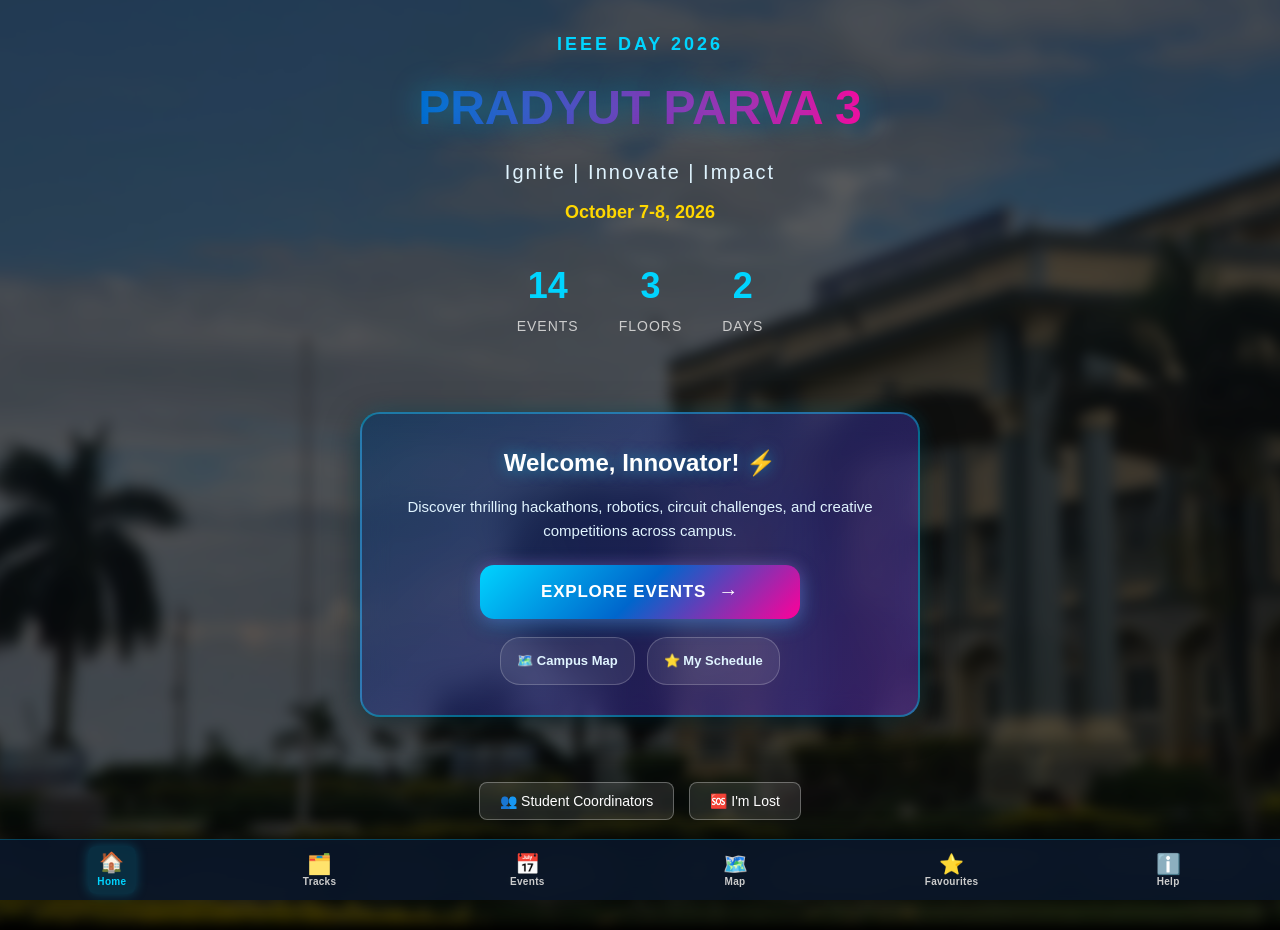
==== commit 951f71cc: "Update contact information, UI layout improvements, and cache version" ====
--- a/index.html
+++ b/index.html
@@ -6,7 +6,7 @@
     <meta name="description" content="IEEE Day 2026 - Pradyut Parva 3 Event Navigation">
     <meta name="theme-color" content="#0A1628">
     <title>IEEE Day 2026 - Pradyut Parva 3 | Event Navigation</title>
-    <link rel="stylesheet" href="styles.css?v=21">
+    <link rel="stylesheet" href="styles.css?v=27">
     <link rel="manifest" href="manifest.json">
 </head>
 <body>
@@ -141,6 +141,7 @@
                 <div class="search-input-wrapper">
                     <span class="search-icon">🔍</span>
                     <input type="text" id="eventSearch" placeholder="Search events by title, room, or dept..." oninput="filterEvents()">
+                    <button class="search-clear-btn" id="searchClearBtn" onclick="clearSearch()" aria-label="Clear search">✕</button>
                 </div>
                 <div class="filter-chips">
                     <button class="filter-chip active" data-filter="all" onclick="setFilter('all')">All</button>
@@ -264,6 +265,15 @@
                     <span class="route-icon" id="routeMethodIcon">🚀</span>
                     <span id="routeMethod">Fastest Route</span>
                 </div>
+            </div>
+
+            <!-- Accessibility Option -->
+            <div class="accessibility-card">
+                <label class="accessibility-label">
+                    <input type="checkbox" id="avoidStairsToggle" onchange="toggleAvoidStairs()">
+                    <span class="toggle-slider"></span>
+                    <span class="accessibility-text">♿ Avoid Stairs (Use Elevator)</span>
+                </label>
             </div>
 
             <!-- Multi-Floor Interactive Map -->
@@ -336,12 +346,12 @@
                             <a href="tel:9380147054" class="call-btn">9380147054</a>
                         </div>
                         <div class="contact-item">
-                            <span>Ms. Shreethikha (ECE)</span>
+                            <span>Ms. Sreehitha (ECE)</span>
                             <a href="tel:8095284849" class="call-btn">8095284849</a>
                         </div>
                         <div class="contact-item">
                             <span>Mr. Pradish (CSE)</span>
-                            <a href="tel:998659257" class="call-btn">998659257</a>
+                            <a href="tel:9986592571" class="call-btn">9986592571</a>
                         </div>
                     </div>
                 </div>
@@ -459,6 +469,34 @@
         </div>
     </div>
 
+    <!-- Global Bottom Navigation Bar (Functional across all views) -->
+    <nav class="bottom-nav" id="globalBottomNav">
+        <button class="nav-btn active" id="navBtnHome" onclick="showScreen('welcomeScreen')" title="Home">
+            <span class="nav-icon">🏠</span>
+            <span class="nav-label">Home</span>
+        </button>
+        <button class="nav-btn" id="navBtnCategory" onclick="showScreen('categoryScreen')" title="Categories">
+            <span class="nav-icon">🗂️</span>
+            <span class="nav-label">Tracks</span>
+        </button>
+        <button class="nav-btn" id="navBtnEvents" onclick="showScreen('eventListScreen')" title="Events">
+            <span class="nav-icon">📅</span>
+            <span class="nav-label">Events</span>
+        </button>
+        <button class="nav-btn" id="navBtnMap" onclick="showFullMap()" title="Campus Map">
+            <span class="nav-icon">🗺️</span>
+            <span class="nav-label">Map</span>
+        </button>
+        <button class="nav-btn" id="navBtnSchedule" onclick="showMySchedule()" title="My Schedule">
+            <span class="nav-icon">⭐</span>
+            <span class="nav-label">Favourites</span>
+        </button>
+        <button class="nav-btn" id="navBtnHelp" onclick="showHelp()" title="Help">
+            <span class="nav-icon">ℹ️</span>
+            <span class="nav-label">Help</span>
+        </button>
+    </nav>
+
     <!-- Loading Spinner -->
     <div id="loader" class="loader-overlay">
         <div class="loader-spinner"></div>
@@ -468,8 +506,8 @@
     <div id="toast" class="toast"></div>
 
     <!-- Scripts -->
-    <script src="data.js?v=12"></script>
+    <script src="data.js?v=17"></script>
     <script src="navigation-graph.js?v=12"></script>
-    <script src="app.js?v=14"></script>
+    <script src="app.js?v=22"></script>
 </body>
 </html>
--- a/styles.css
+++ b/styles.css
@@ -111,7 +111,7 @@
   display: none !important;
   min-height: 100vh;
   animation: fadeIn 0.3s ease-in;
-  padding-bottom: 30px;
+  padding-bottom: 110px !important;
 }
 
 .screen.active {
@@ -128,7 +128,7 @@
   flex-direction: column;
   align-items: center;
   justify-content: flex-start;
-  padding: 30px 20px 40px !important;
+  padding: 30px 20px 110px !important;
   gap: 20px;
 }
 
@@ -480,26 +480,7 @@
   margin-bottom: 20px;
 }
 
-#eventSearch {
-  width: 100%;
-  padding: 15px;
-  border-radius: 10px;
-  border: 2px solid var(--border-cyan);
-  background: rgba(255, 255, 255, 0.1);
-  color: var(--text-white);
-  font-size: 16px;
-  margin-bottom: 15px;
-}
-
-#eventSearch::placeholder {
-  color: var(--text-light-gray);
-}
-
-#eventSearch:focus {
-  outline: none;
-  border-color: var(--badge-cyan);
-  box-shadow: 0 0 15px var(--glow-cyan);
-}
+
 
 .filter-chips {
   display: flex;
@@ -1766,37 +1747,99 @@
   font-size: 13px;
 }
 
-/* Search Box with icon */
+/* Modern Search Bar */
+.search-filter-bar {
+  margin-bottom: 22px;
+}
+
 .search-input-wrapper {
   position: relative;
-  margin-bottom: 14px;
+  display: flex;
+  align-items: center;
+  margin-bottom: 16px;
+  background: rgba(10, 26, 47, 0.75);
+  border: 1.5px solid rgba(0, 212, 255, 0.35);
+  border-radius: 14px;
+  backdrop-filter: blur(16px);
+  transition: all 0.3s cubic-bezier(0.4, 0, 0.2, 1);
+  box-shadow: 0 4px 20px rgba(0, 0, 0, 0.35);
+}
+
+.search-input-wrapper:hover {
+  border-color: rgba(0, 212, 255, 0.65);
+  box-shadow: 0 6px 24px rgba(0, 212, 255, 0.15);
+}
+
+.search-input-wrapper:focus-within {
+  border-color: var(--badge-cyan);
+  box-shadow: 0 0 0 3px rgba(0, 212, 255, 0.2), 0 8px 30px rgba(0, 212, 255, 0.25);
+  background: rgba(10, 26, 47, 0.95);
 }
 
 .search-input-wrapper .search-icon {
   position: absolute;
-  left: 15px;
-  top: 50%;
-  transform: translateY(-50%);
-  font-size: 16px;
+  left: 16px;
+  font-size: 18px;
   pointer-events: none;
-  opacity: 0.7;
+  color: var(--badge-cyan);
+  opacity: 0.85;
+  transition: transform 0.2s ease, opacity 0.2s ease;
+}
+
+.search-input-wrapper:focus-within .search-icon {
+  opacity: 1;
+  transform: scale(1.1);
 }
 
 .search-input-wrapper input {
   width: 100%;
-  padding: 14px 14px 14px 44px;
-  border-radius: 12px;
-  border: 2px solid rgba(0, 212, 255, 0.3);
-  background: rgba(10, 22, 40, 0.75);
+  padding: 14px 46px 14px 48px;
+  background: transparent;
+  border: none;
+  outline: none;
   color: #FFFFFF;
   font-size: 15px;
+  font-weight: 500;
+  letter-spacing: 0.2px;
+}
+
+.search-input-wrapper input::placeholder {
+  color: rgba(255, 255, 255, 0.45);
+  font-size: 14px;
+  font-weight: 400;
+}
+
+.search-clear-btn {
+  position: absolute;
+  right: 12px;
+  background: rgba(255, 255, 255, 0.12);
+  border: none;
+  color: rgba(255, 255, 255, 0.7);
+  width: 28px;
+  height: 28px;
+  border-radius: 50%;
+  display: flex;
+  align-items: center;
+  justify-content: center;
+  font-size: 13px;
+  font-weight: 700;
+  cursor: pointer;
+  opacity: 0;
+  visibility: hidden;
+  transform: scale(0.8);
   transition: all 0.2s ease;
 }
 
-.search-input-wrapper input:focus {
-  outline: none;
-  border-color: var(--badge-cyan);
-  box-shadow: 0 0 15px var(--glow-cyan);
+.search-clear-btn.visible {
+  opacity: 1;
+  visibility: visible;
+  transform: scale(1);
+}
+
+.search-clear-btn:hover {
+  background: rgba(255, 0, 153, 0.4);
+  color: #FFFFFF;
+  transform: scale(1.1);
 }
 
 /* Event List Card Upgrades */
@@ -2094,6 +2137,59 @@
   color: #00FF99;
 }
 
+/* Accessibility Option */
+.accessibility-card {
+  background: rgba(0, 51, 102, 0.3);
+  border: 1px solid rgba(0, 212, 255, 0.25);
+  border-radius: 12px;
+  padding: 12px 16px;
+  margin-bottom: 20px;
+}
+
+.accessibility-label {
+  display: flex;
+  align-items: center;
+  gap: 12px;
+  cursor: pointer;
+  user-select: none;
+  font-size: 14px;
+  font-weight: 600;
+  color: #FFFFFF;
+}
+
+.accessibility-label input {
+  display: none;
+}
+
+.toggle-slider {
+  position: relative;
+  width: 44px;
+  height: 24px;
+  background: rgba(255, 255, 255, 0.2);
+  border-radius: 24px;
+  transition: all 0.3s ease;
+  flex-shrink: 0;
+}
+
+.toggle-slider::before {
+  content: '';
+  position: absolute;
+  top: 2px;
+  left: 2px;
+  width: 20px;
+  height: 20px;
+  background: #FFFFFF;
+  border-radius: 50%;
+  transition: all 0.3s ease;
+}
+
+.accessibility-label input:checked + .toggle-slider {
+  background: var(--badge-cyan);
+}
+
+.accessibility-label input:checked + .toggle-slider::before {
+  transform: translateX(20px);
+}
 
 /* Interactive Map Container & Controls */
 .map-container {
@@ -2941,8 +3037,77 @@
   color: #050B14;
 }
 
-
-
-
-
-
+/* =========================================================================
+   GLOBAL BOTTOM NAVIGATION BAR
+   ========================================================================= */
+
+.bottom-nav {
+  position: fixed;
+  bottom: 0;
+  left: 0;
+  right: 0;
+  width: 100%;
+  background: rgba(10, 22, 40, 0.95);
+  backdrop-filter: blur(16px);
+  border-top: 1px solid rgba(0, 212, 255, 0.25);
+  display: flex;
+  justify-content: space-around;
+  align-items: center;
+  padding: 6px 8px calc(6px + env(safe-area-inset-bottom, 0px));
+  z-index: 2000;
+  box-shadow: 0 -4px 20px rgba(0, 0, 0, 0.6);
+  pointer-events: auto;
+}
+
+.bottom-nav .nav-btn {
+  display: flex;
+  flex-direction: column;
+  align-items: center;
+  justify-content: center;
+  background: transparent;
+  border: none;
+  color: var(--text-light-gray);
+  min-width: 48px;
+  min-height: 48px;
+  cursor: pointer;
+  transition: all 0.2s ease;
+  border-radius: 8px;
+  padding: 4px 6px;
+  pointer-events: auto;
+  user-select: none;
+  -webkit-tap-highlight-color: transparent;
+}
+
+.bottom-nav .nav-btn * {
+  pointer-events: none;
+}
+
+.bottom-nav .nav-btn:hover,
+.bottom-nav .nav-btn.active {
+  color: var(--badge-cyan);
+  background: rgba(0, 212, 255, 0.12);
+  box-shadow: 0 0 12px rgba(0, 212, 255, 0.25);
+}
+
+.bottom-nav .nav-btn.active .nav-icon {
+  transform: translateY(-2px);
+}
+
+.nav-icon {
+  font-size: 20px;
+  line-height: 1;
+  transition: transform 0.2s ease;
+}
+
+.nav-label {
+  font-size: 10px;
+  font-weight: 700;
+  margin-top: 2px;
+  letter-spacing: 0.3px;
+}
+
+
+
+
+
+
